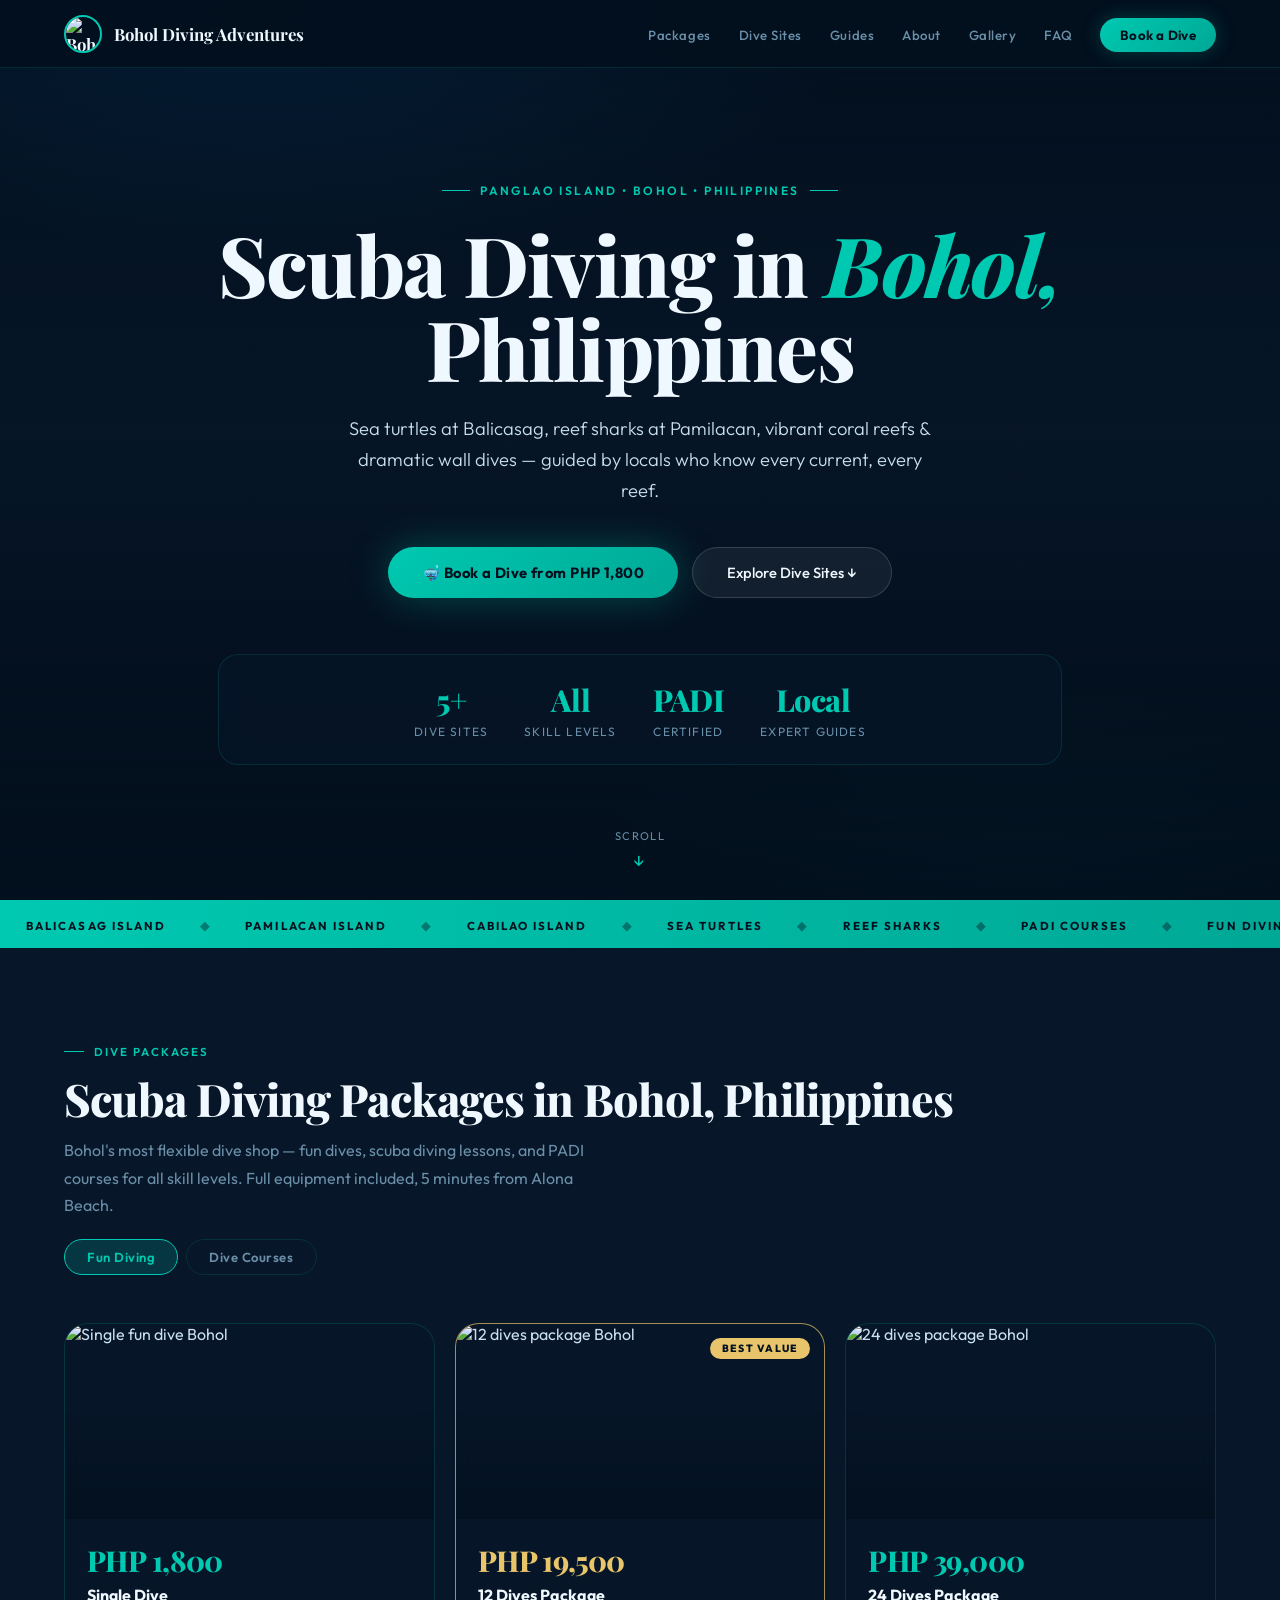
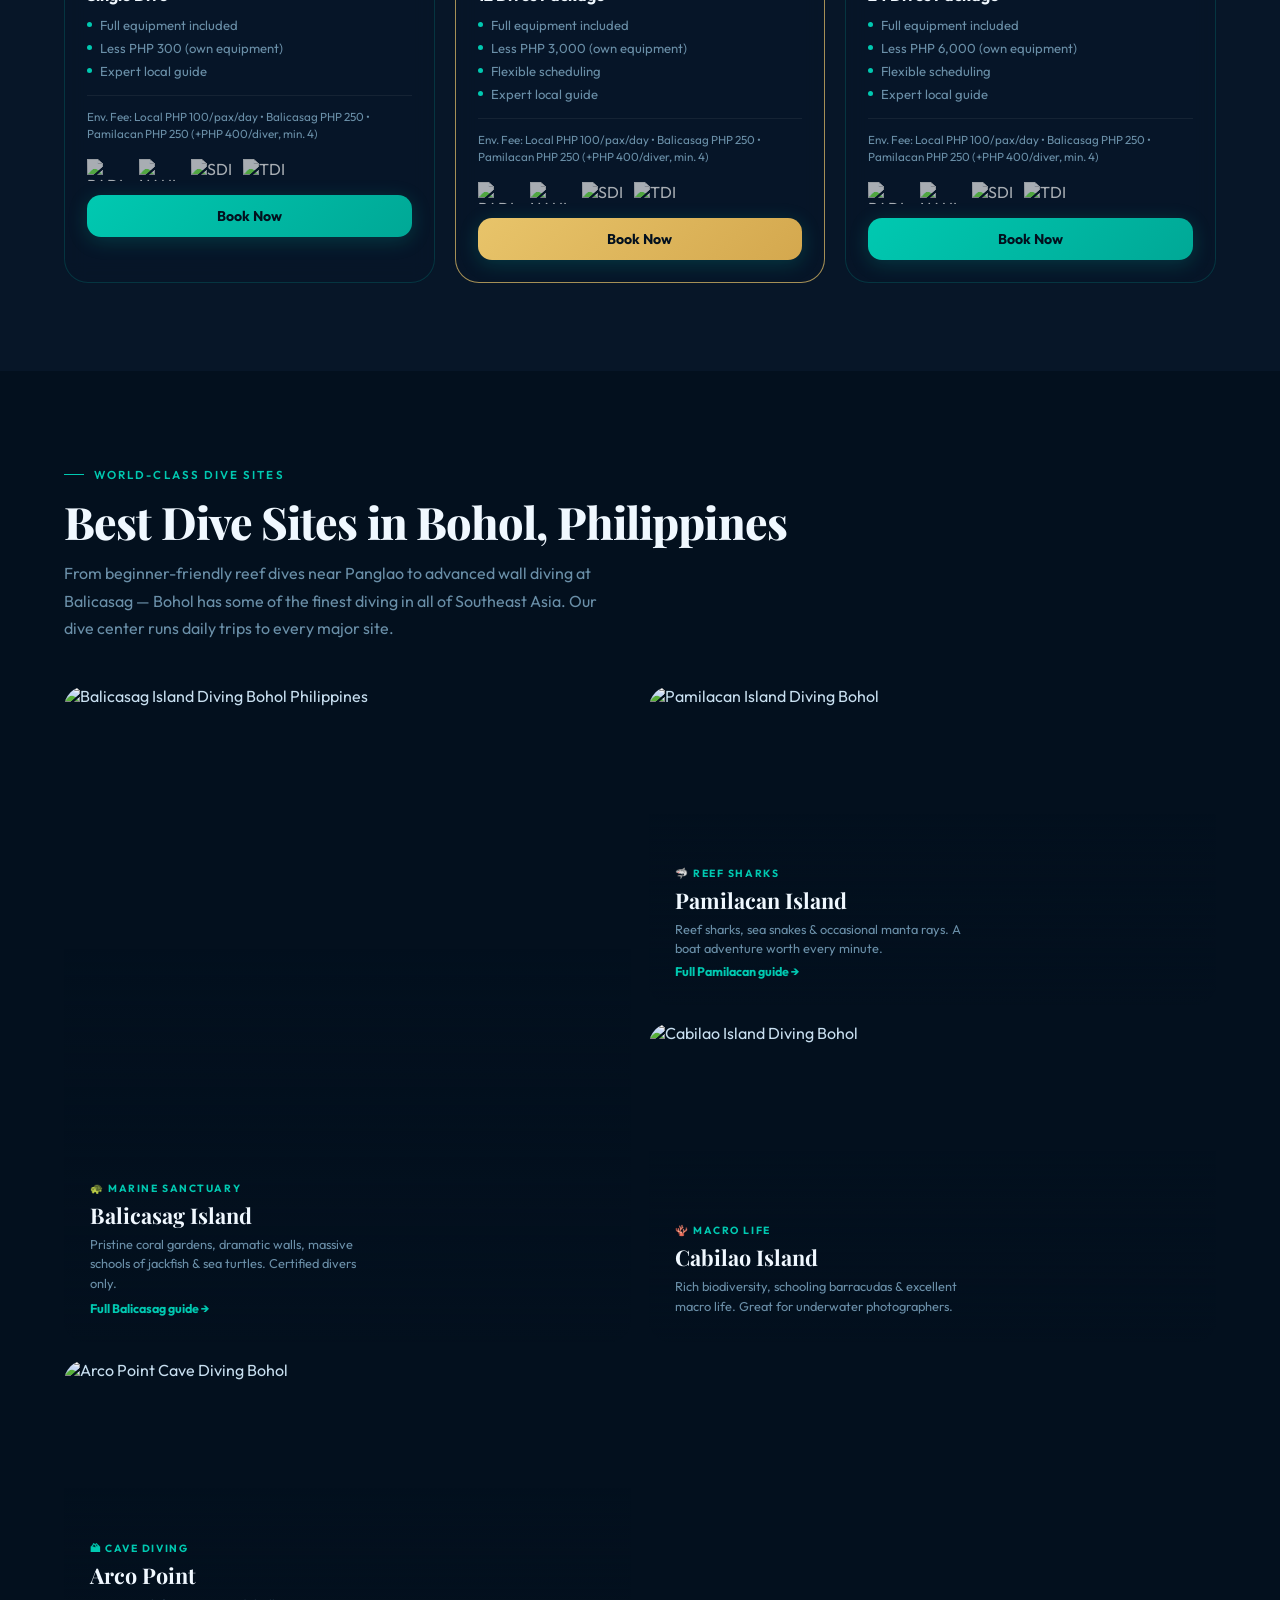
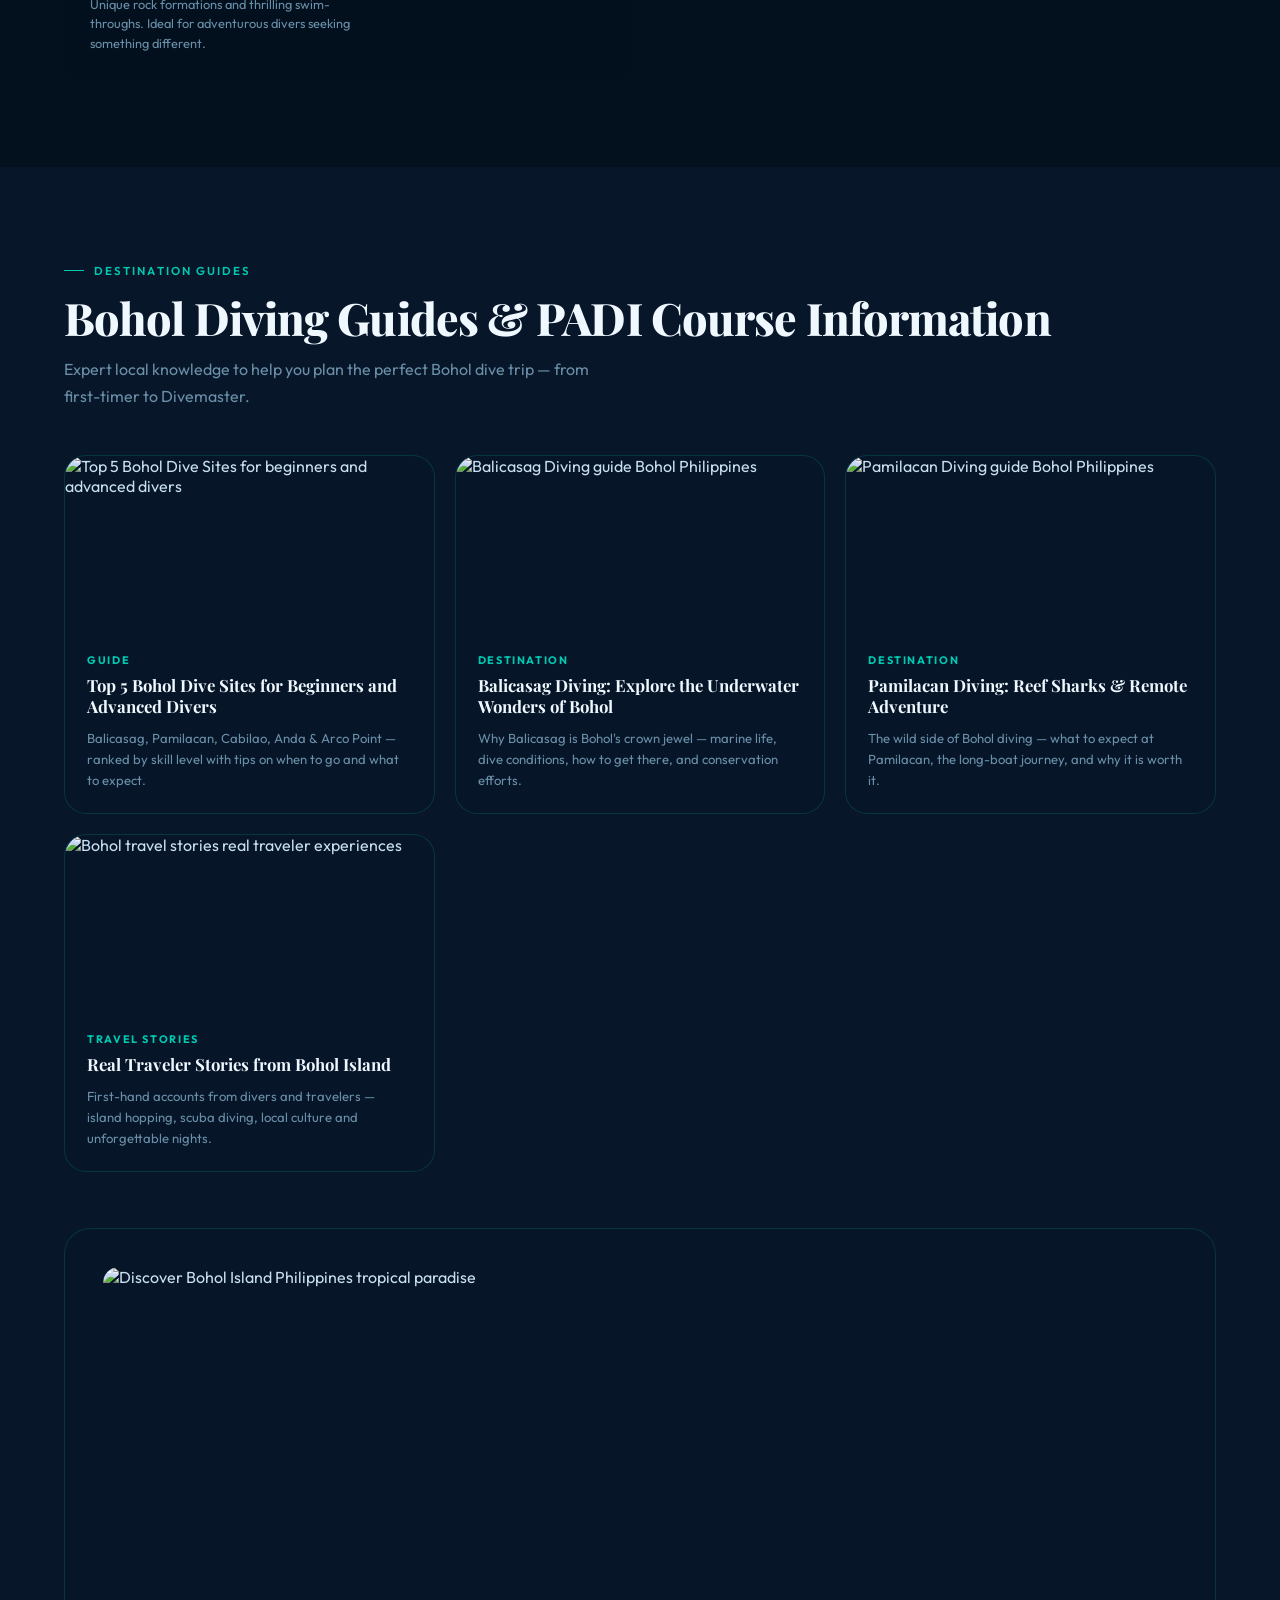
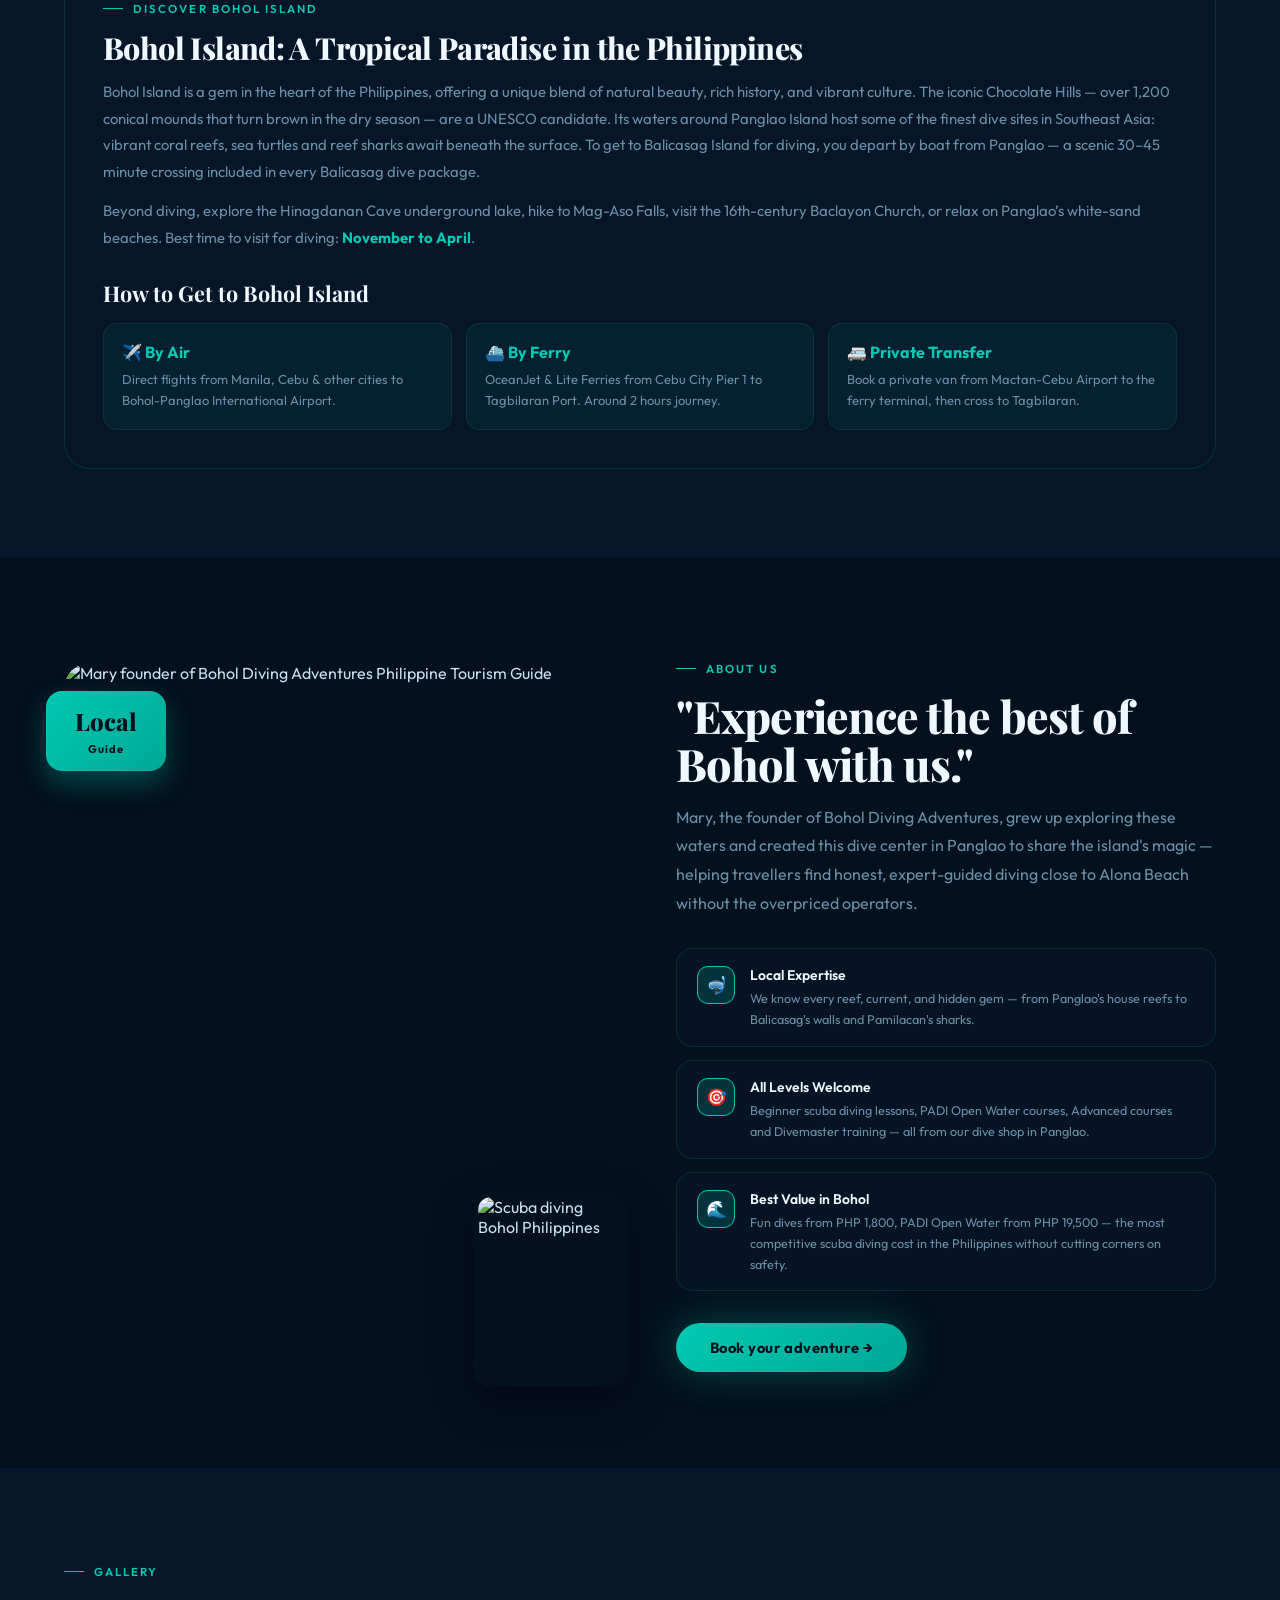
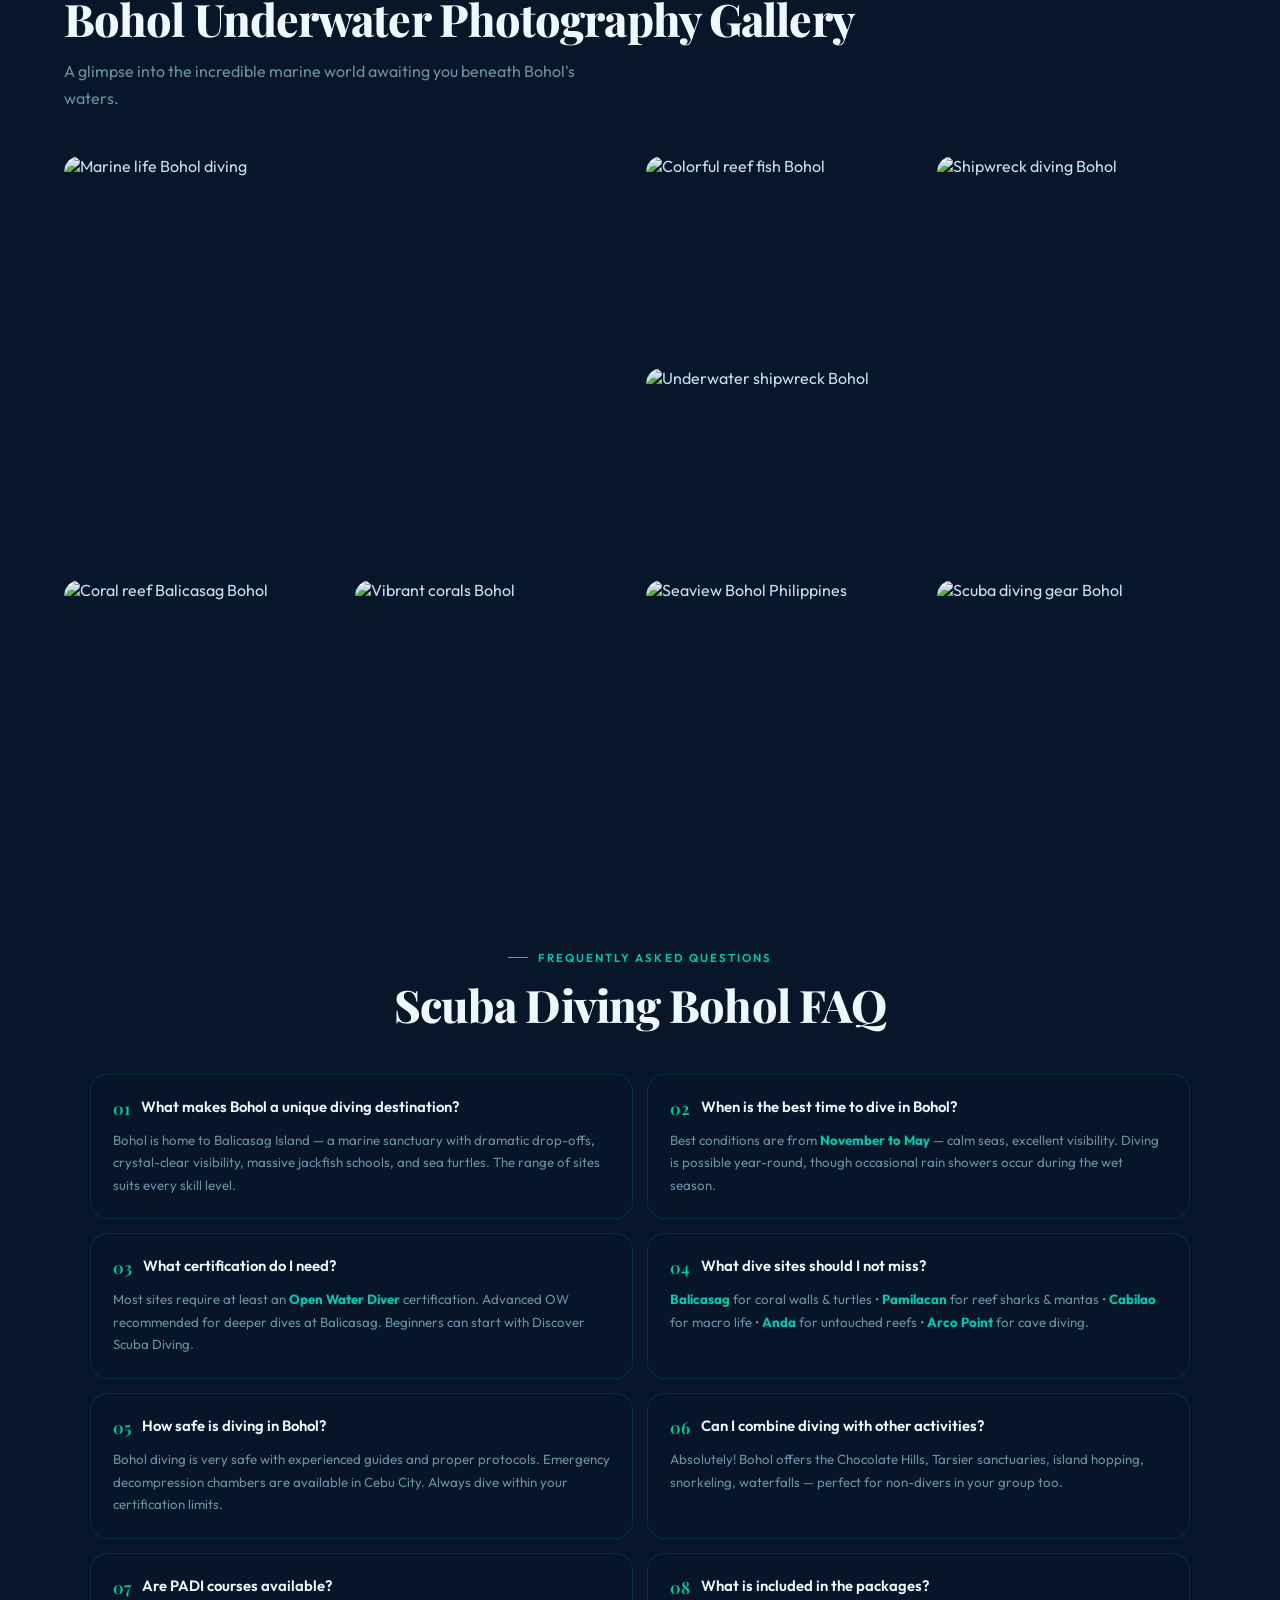
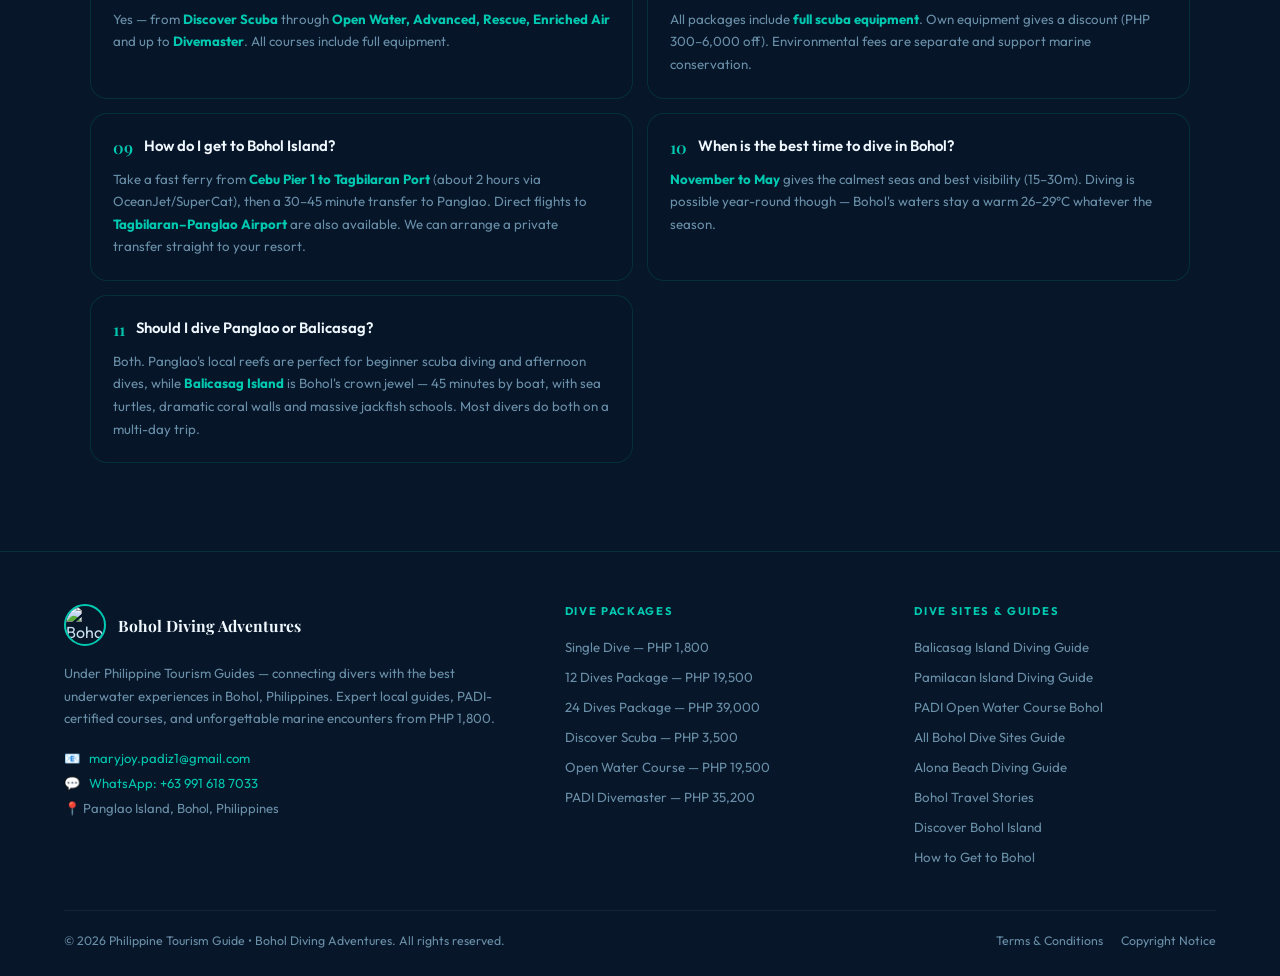
==== alona-beach-diving/index.html @ 78e28afa "Create index.html" ====
<!DOCTYPE html>
<html lang="en">
<head>
  <meta charset="UTF-8">
  <meta name="viewport" content="width=device-width, initial-scale=1.0">

  <!-- ═══════════════════════════════════════════════════════
       PRIMARY SEO META TAGS
       Target keywords: high-volume, transactional, local intent
  ═══════════════════════════════════════════════════════ -->
  <title>Bohol Diving Adventures | Scuba Diving Panglao, Philippines</title>
  <meta name="description" content="Book scuba diving in Bohol, Philippines from PHP 1,800. Dive Balicasag sea turtles, Pamilacan reef sharks & Cabilao coral reefs. PADI courses, fun dives & expert local guides. Open daily 7am–6pm.">
  <meta name="keywords" content="dive shop Panglao, dive center Panglao, best dive shop Panglao, scuba diving Panglao Philippines, scuba diving Bohol Philippines, Bohol diving packages, Balicasag Island diving, Pamilacan Island diving, Cabilao diving, PADI courses Bohol, PADI Open Water course Panglao, fun diving Panglao, scuba diving lessons Panglao, beginner scuba diving Panglao, Alona Beach diving, dive trips Balicasag from Panglao, Bohol dive sites, sea turtles Bohol, reef sharks Philippines, best time to dive Bohol, scuba diving cost Philippines, diving Panglao vs Balicasag, how to get to Balicasag Island, learn to dive Bohol, Advanced Open Water Bohol, PADI Divemaster Bohol, scuba diving packages Bohol Philippines">
  <meta name="robots" content="index, follow, max-snippet:-1, max-image-preview:large, max-video-preview:-1">
  <meta name="author" content="Bohol Diving Adventures — Philippine Tourism Guide">
  <meta name="geo.region" content="PH-BOH">
  <meta name="geo.placename" content="Panglao Island, Bohol, Philippines">
  <meta name="geo.position" content="9.5736;123.7535">
  <meta name="ICBM" content="9.5736, 123.7535">
  <meta name="language" content="en">
  <meta name="revisit-after" content="7 days">
  <meta name="rating" content="general">
  <meta name="category" content="Travel, Scuba Diving, Adventure Sports, Philippines Tourism">

  <!-- ═══════════════════════════════════════════════════════
       OPEN GRAPH (Facebook, WhatsApp, LinkedIn previews)
  ═══════════════════════════════════════════════════════ -->
  <meta property="og:type" content="website">
  <meta property="og:locale" content="en_US">
  <meta property="og:site_name" content="Bohol Diving Adventures">
  <meta property="og:title" content="Bohol Diving Adventures | Scuba Diving Philippines from PHP 1,800">
  <meta property="og:description" content="Sea turtles at Balicasag, reef sharks at Pamilacan, vibrant coral reefs — guided by locals who know every reef. PADI courses & fun dive packages. Book now!">
  <meta property="og:url" content="https://boholdivingadventures.com/">
  <meta property="og:image" content="https://boholdivingadventures.com/shipwreck.jpg">
  <meta property="og:image:width" content="1200">
  <meta property="og:image:height" content="630">
  <meta property="og:image:alt" content="Underwater shipwreck diving in Bohol Philippines">

  <!-- ═══════════════════════════════════════════════════════
       TWITTER / X CARD
  ═══════════════════════════════════════════════════════ -->
  <meta name="twitter:card" content="summary_large_image">
  <meta name="twitter:site" content="@BoholDiving">
  <meta name="twitter:title" content="Bohol Diving Adventures | Best Scuba Diving Philippines">
  <meta name="twitter:description" content="Dive Balicasag, Pamilacan & Cabilao — sea turtles, reef sharks, coral walls. PADI courses & fun diving from PHP 1,800. Book today!">
  <meta name="twitter:image" content="https://boholdivingadventures.com/shipwreck.jpg">
  <meta name="twitter:image:alt" content="Scuba diving Bohol Philippines underwater">

  <!-- ═══════════════════════════════════════════════════════
       CANONICAL & HREFLANG
  ═══════════════════════════════════════════════════════ -->
  <link rel="canonical" href="https://boholdivingadventures.com/">
  <link rel="alternate" hreflang="en" href="https://boholdivingadventures.com/">
  <link rel="alternate" hreflang="x-default" href="https://boholdivingadventures.com/">

  <!-- ═══════════════════════════════════════════════════════
       FAVICON & ICONS
  ═══════════════════════════════════════════════════════ -->
  <link rel="icon" href="logo.jpg" type="image/jpeg">
  <link rel="shortcut icon" href="logo.jpg" type="image/jpeg">
  <link rel="apple-touch-icon" sizes="180x180" href="logo.jpg">

  <!-- ═══════════════════════════════════════════════════════
       PERFORMANCE — FONT PRELOADING & PRECONNECT
       Reduces Largest Contentful Paint (LCP) significantly
  ═══════════════════════════════════════════════════════ -->
  <link rel="preload" as="image" href="bohol.jpg" fetchpriority="high">
  <link rel="preconnect" href="https://fonts.googleapis.com">
  <link rel="preconnect" href="https://fonts.gstatic.com" crossorigin>
  <link rel="dns-prefetch" href="https://api.web3forms.com">
  <link rel="dns-prefetch" href="https://api.whatsapp.com">
  <link rel="sitemap" type="application/xml" title="Sitemap" href="/sitemap.xml">
  <link rel="preload" as="image" href="bohol.jpg" fetchpriority="high">
  <link href="https://fonts.googleapis.com/css2?family=Playfair+Display:ital,wght@0,700;0,800;1,700&family=Outfit:wght@300;400;500;600&display=swap" rel="stylesheet">

  <!-- ═══════════════════════════════════════════════════════
       STRUCTURED DATA — JSON-LD SCHEMA MARKUP
       Multiple schema types for rich Google results
  ═══════════════════════════════════════════════════════ -->

  <!-- 1. LocalBusiness + DiveShop + TouristAttraction -->
  <script type="application/ld+json">
  {
    "@context": "https://schema.org",
    "@graph": [
      {
        "@type": ["LocalBusiness", "TouristAttraction", "SportsActivityLocation"],
        "@id": "https://boholdivingadventures.com/#business",
        "name": "Bohol Diving Adventures",
        "alternateName": ["Bohol Dive Adventures", "BDA Bohol", "Philippine Tourism Guide Bohol"],
        "description": "Top-rated scuba diving operator in Bohol, Philippines. Expert-guided fun dives, PADI-certified courses, and dive packages to Balicasag, Pamilacan, Cabilao & more. All skill levels welcome from PHP 1,800.",
        "url": "https://boholdivingadventures.com",
        "logo": "https://boholdivingadventures.com/logo.jpg",
        "image": [
          "https://boholdivingadventures.com/bohol.jpg",
          "https://boholdivingadventures.com/shipwreck.jpg",
          "https://boholdivingadventures.com/dive.jpg"
        ],
        "telephone": "+639916187033",
        "email": "maryjoy.padiz1@gmail.com",
        "address": {
          "@type": "PostalAddress",
          "streetAddress": "Panglao Island",
          "addressLocality": "Panglao",
          "addressRegion": "Bohol",
          "addressCountry": "PH",
          "postalCode": "6340"
        },
        "geo": {
          "@type": "GeoCoordinates",
          "latitude": 9.5736,
          "longitude": 123.7535
        },
        "areaServed": [
          {"@type": "City", "name": "Panglao"},
          {"@type": "City", "name": "Tagbilaran"},
          {"@type": "AdministrativeArea", "name": "Bohol"}
        ],
        "priceRange": "PHP 1,800 – PHP 39,000",
        "currenciesAccepted": "PHP",
        "paymentAccepted": "Cash, Bank Transfer",
        "openingHoursSpecification": {
          "@type": "OpeningHoursSpecification",
          "dayOfWeek": ["Monday","Tuesday","Wednesday","Thursday","Friday","Saturday","Sunday"],
          "opens": "07:00",
          "closes": "18:00"
        },
        "sameAs": [
          "https://api.whatsapp.com/send?phone=639916187033"
        ],
        "hasOfferCatalog": {
          "@type": "OfferCatalog",
          "name": "Scuba Diving Packages",
          "itemListElement": [
            {
              "@type": "Offer",
              "name": "Single Fun Dive",
              "price": "1800",
              "priceCurrency": "PHP",
              "description": "Single guided scuba dive with full equipment included. Expert local guide, all dive sites."
            },
            {
              "@type": "Offer",
              "name": "12 Dives Package",
              "price": "19500",
              "priceCurrency": "PHP",
              "description": "12-dive package with full equipment and flexible scheduling."
            },
            {
              "@type": "Offer",
              "name": "PADI Open Water Course",
              "price": "19500",
              "priceCurrency": "PHP",
              "description": "PADI Open Water Diver certification course. Full equipment included."
            },
            {
              "@type": "Offer",
              "name": "Discover Scuba Diving",
              "price": "3500",
              "priceCurrency": "PHP",
              "description": "Try scuba diving for the first time. No experience needed. Guaranteed turtle dive site."
            },
            {
              "@type": "Offer",
              "name": "PADI Divemaster Course",
              "price": "35200",
              "priceCurrency": "PHP",
              "description": "Professional PADI Divemaster training in Bohol, Philippines."
            }
          ]
        },
        "aggregateRating": {
          "@type": "AggregateRating",
          "ratingValue": "5.0",
          "reviewCount": "2",
          "bestRating": "5",
          "worstRating": "1"
        },
        "review": [
          {
            "@type": "Review",
            "author": {"@type": "Person", "name": "Andrey Kuznetsov"},
            "datePublished": "2026-04-29",
            "reviewRating": {"@type": "Rating", "ratingValue": "5", "bestRating": "5"},
            "reviewBody": "Great snorkeling tour around the island."
          },
          {
            "@type": "Review",
            "author": {"@type": "Person", "name": "James Hill"},
            "datePublished": "2026-04-29",
            "reviewRating": {"@type": "Rating", "ratingValue": "5", "bestRating": "5"},
            "reviewBody": "Very professional experience with amazing communication and care. Always felt very safe and well supported without having to do any research, and had an amazing time."
          }
        ]
      },
      {
        "@type": "WebSite",
        "@id": "https://boholdivingadventures.com/#website",
        "url": "https://boholdivingadventures.com",
        "name": "Bohol Diving Adventures",
        "description": "Scuba diving packages, PADI courses and dive guides for Bohol, Philippines",
        "inLanguage": "en-US",
        "potentialAction": {
          "@type": "SearchAction",
          "target": {
            "@type": "EntryPoint",
            "urlTemplate": "https://boholdivingadventures.com/?s={search_term_string}"
          },
          "query-input": "required name=search_term_string"
        }
      },
      {
        "@type": "FAQPage",
        "@id": "https://boholdivingadventures.com/#faq",
        "mainEntity": [
          {
            "@type": "Question",
            "name": "What makes Bohol a unique diving destination?",
            "acceptedAnswer": {
              "@type": "Answer",
              "text": "Bohol is home to Balicasag Island — a marine sanctuary with dramatic drop-offs, crystal-clear visibility, massive jackfish schools, and sea turtles. The range of sites suits every skill level from beginner to expert."
            }
          },
          {
            "@type": "Question",
            "name": "When is the best time to dive in Bohol?",
            "acceptedAnswer": {
              "@type": "Answer",
              "text": "Best conditions are from November to May — calm seas and excellent visibility. Diving is possible year-round, though occasional rain showers occur during the wet season."
            }
          },
          {
            "@type": "Question",
            "name": "What certification do I need to dive in Bohol?",
            "acceptedAnswer": {
              "@type": "Answer",
              "text": "Most sites require at least an Open Water Diver certification. Advanced OW is recommended for deeper dives at Balicasag. Absolute beginners can start with a Discover Scuba Diving experience."
            }
          },
          {
            "@type": "Question",
            "name": "How much does scuba diving in Bohol cost?",
            "acceptedAnswer": {
              "@type": "Answer",
              "text": "Fun dives start from PHP 1,800 per dive with full equipment included. Package deals are available: 12 dives for PHP 19,500 and 24 dives for PHP 39,000. PADI courses start from PHP 3,500 for Discover Scuba."
            }
          },
          {
            "@type": "Question",
            "name": "Are PADI courses available in Bohol?",
            "acceptedAnswer": {
              "@type": "Answer",
              "text": "Yes — from Discover Scuba through Open Water, Advanced Open Water, Rescue Diver, Enriched Air, and up to PADI Divemaster. All courses include full equipment."
            }
          },
          {
            "@type": "Question",
            "name": "What dive sites are available in Bohol?",
            "acceptedAnswer": {
              "@type": "Answer",
              "text": "Top Bohol dive sites include Balicasag Island (coral walls & sea turtles), Pamilacan Island (reef sharks & mantas), Cabilao Island (macro life & barracudas), Arco Point (cave diving), and Anda (untouched reefs)."
            }
          },
          {
            "@type": "Question",
            "name": "How do I get to Bohol Island?",
            "acceptedAnswer": {
              "@type": "Answer",
              "text": "Most travelers reach Bohol by fast ferry from Cebu City's Pier 1 to Tagbilaran Port (around 2 hours via OceanJet or SuperCat), then a 30-45 minute transfer to Panglao. Direct flights to Tagbilaran-Panglao Airport are also available. We can arrange private transfers from Tagbilaran Port or Tagbilaran-Panglao Airport directly to your resort."
            }
          },
          {
            "@type": "Question",
            "name": "When is the best time to dive in Bohol?",
            "acceptedAnswer": {
              "@type": "Answer",
              "text": "The best time to dive in Bohol is November to May, when seas are calmest and visibility is highest (15-30m). However, diving is possible year-round with Bohol's warm 26-29°C waters."
            }
          },
          {
            "@type": "Question",
            "name": "Should I dive Panglao or Balicasag?",
            "acceptedAnswer": {
              "@type": "Answer",
              "text": "Both. Panglao's local reefs are great for beginners and afternoon dives, while Balicasag Island is Bohol's most iconic site — a 45-minute boat ride with sea turtles, coral walls, and huge jackfish schools. Most divers combine both on a multi-day trip."
            }
          }
        ]
      },
      {
        "@type": "BreadcrumbList",
        "itemListElement": [
          {"@type": "ListItem", "position": 1, "name": "Home", "item": "https://boholdivingadventures.com/"},
          {"@type": "ListItem", "position": 2, "name": "Dive Packages", "item": "https://boholdivingadventures.com/#packages"},
          {"@type": "ListItem", "position": 3, "name": "Dive Sites", "item": "https://boholdivingadventures.com/#dive-sites"},
          {"@type": "ListItem", "position": 4, "name": "PADI Courses", "item": "https://boholdivingadventures.com/#courses"}
        ]
      }
    ]
  }
  </script>

  <style>
    /* Fallback fonts sized to match webfont metrics — reduces layout shift on font swap */
    @font-face{font-family:'Playfair Display Fallback';src:local('Georgia');size-adjust:112%;ascent-override:88%;}
    @font-face{font-family:'Outfit Fallback';src:local('Arial');size-adjust:97%;ascent-override:95%;}
    :root {
      --ocean-deep:#03101e;--ocean-dark:#071628;--ocean-mid:#0a2540;
      --teal:#00c9b1;--teal-glow:rgba(0,201,177,0.18);--teal-dim:rgba(0,201,177,0.6);
      --gold:#e8c46a;--gold-dim:rgba(232,196,106,0.7);--white:#f0f8ff;
      --text:#c8dff0;--text-muted:#6a8fa8;--border:rgba(0,201,177,0.14);
      --card-bg:rgba(7,22,40,0.75);--card-border:rgba(0,201,177,0.18);
    }
    *,*::before,*::after{box-sizing:border-box;margin:0;padding:0}
    html{scroll-behavior:smooth}
    body{font-family:'Outfit',sans-serif;background:var(--ocean-deep);color:var(--text);overflow-x:hidden}
    img{max-width:100%;display:block}
    a{text-decoration:none;color:inherit}
    body::before{content:'';position:fixed;inset:0;background:radial-gradient(ellipse 80% 50% at 20% 0%,rgba(0,100,180,0.18) 0%,transparent 60%),radial-gradient(ellipse 60% 40% at 80% 100%,rgba(0,201,177,0.1) 0%,transparent 60%),linear-gradient(180deg,#03101e 0%,#071628 50%,#050f1a 100%);pointer-events:none;z-index:0}
    body>*{position:relative;z-index:1}
    /* NAVBAR */
    .navbar{position:fixed;top:0;left:0;right:0;z-index:200;padding:0 5%;height:68px;display:flex;align-items:center;justify-content:space-between;background:rgba(3,16,30,0.92);backdrop-filter:blur(20px);border-bottom:1px solid var(--border);transition:box-shadow 0.3s}
    .navbar.scrolled{box-shadow:0 4px 30px rgba(0,0,0,0.5)}
    .nav-brand{display:flex;align-items:center;gap:12px;font-family:'Playfair Display',serif;font-size:1.05rem;font-weight:700;color:var(--white)}
    .nav-brand img{width:38px;height:38px;border-radius:50%;object-fit:cover;border:2px solid var(--teal)}
    .nav-links{display:flex;gap:28px;align-items:center;list-style:none}
    .nav-links a{font-size:0.83rem;font-weight:500;color:var(--text-muted);letter-spacing:0.04em;transition:color 0.2s}
    .nav-links a:hover{color:var(--teal)}
    .nav-book-btn{background:linear-gradient(135deg,var(--teal),#00a896);color:var(--ocean-deep)!important;font-weight:700!important;padding:9px 20px;border-radius:999px;letter-spacing:0.02em!important;transition:transform 0.2s,box-shadow 0.2s!important;box-shadow:0 0 20px rgba(0,201,177,0.25)}
    .nav-book-btn:hover{transform:translateY(-1px);box-shadow:0 0 30px rgba(0,201,177,0.4)!important}
    .hamburger{display:none;flex-direction:column;gap:5px;background:none;border:none;cursor:pointer;padding:6px}
    .hamburger span{display:block;width:22px;height:2px;background:var(--teal);border-radius:2px;transition:0.3s}
    .mobile-nav{display:none;position:fixed;top:68px;left:0;right:0;background:rgba(3,16,30,0.98);backdrop-filter:blur(20px);border-bottom:1px solid var(--border);z-index:199;padding:16px 5%;flex-direction:column;gap:4px}
    .mobile-nav.open{display:flex}
    .mobile-nav a{color:var(--text);font-size:0.95rem;font-weight:500;padding:12px 0;border-bottom:1px solid rgba(255,255,255,0.05);transition:color 0.2s}
    .mobile-nav a:hover{color:var(--teal)}
    /* HERO */
    .hero{min-height:100vh;display:flex;flex-direction:column;align-items:center;justify-content:center;text-align:center;padding:100px 5% 60px;position:relative;overflow:hidden}
    .hero-bg{position:absolute;inset:0;background:url('bohol.jpg') center/cover no-repeat;filter:brightness(0.28) saturate(1.3);z-index:0}
    .hero-overlay{position:absolute;inset:0;background:linear-gradient(180deg,rgba(3,16,30,0.3) 0%,rgba(3,16,30,0.0) 40%,rgba(3,16,30,0.9) 100%);z-index:1}
    .hero-content{position:relative;z-index:2;max-width:860px;margin:0 auto}
    .hero-eyebrow{display:inline-flex;align-items:center;gap:10px;font-size:0.75rem;font-weight:600;letter-spacing:0.2em;text-transform:uppercase;color:var(--teal);margin-bottom:24px}
    .hero-eyebrow::before,.hero-eyebrow::after{content:'';display:block;width:28px;height:1px;background:var(--teal)}
    .hero h1{font-family:'Playfair Display',serif;font-size:clamp(2.8rem,6.5vw,5.8rem);font-weight:800;line-height:1.0;color:var(--white);letter-spacing:-0.02em;margin-bottom:24px}
    .hero h1 em{font-style:italic;color:var(--teal)}
    .hero-sub{font-size:clamp(1rem,1.8vw,1.15rem);color:var(--text);line-height:1.7;max-width:600px;margin:0 auto 40px;font-weight:300}
    .hero-actions{display:flex;gap:14px;justify-content:center;flex-wrap:wrap;margin-bottom:56px}
    .btn-primary{background:linear-gradient(135deg,var(--teal),#00a896);color:var(--ocean-deep);padding:15px 34px;border-radius:999px;font-weight:700;font-size:0.92rem;letter-spacing:0.03em;box-shadow:0 0 40px rgba(0,201,177,0.3);transition:transform 0.2s,box-shadow 0.2s;display:inline-flex;align-items:center;gap:8px}
    .btn-primary:hover{transform:translateY(-2px);box-shadow:0 0 60px rgba(0,201,177,0.5)}
    .btn-ghost{background:rgba(255,255,255,0.06);color:var(--white);padding:15px 34px;border-radius:999px;font-weight:500;font-size:0.92rem;border:1px solid rgba(255,255,255,0.15);transition:background 0.2s,border-color 0.2s;display:inline-flex;align-items:center;gap:8px}
    .btn-ghost:hover{background:rgba(255,255,255,0.1);border-color:rgba(255,255,255,0.3)}
    .hero-stats{display:flex;gap:36px;justify-content:center;flex-wrap:wrap;padding:24px 36px;background:rgba(7,22,40,0.7);backdrop-filter:blur(12px);border-radius:20px;border:1px solid var(--border)}
    .hero-stat strong{display:block;font-family:'Playfair Display',serif;font-size:1.9rem;font-weight:800;color:var(--teal);letter-spacing:-0.02em}
    .hero-stat span{font-size:0.75rem;color:var(--text-muted);text-transform:uppercase;letter-spacing:0.1em}
    .hero-scroll{position:absolute;bottom:28px;left:50%;transform:translateX(-50%);z-index:2;display:flex;flex-direction:column;align-items:center;gap:6px;color:var(--text-muted);font-size:0.7rem;letter-spacing:0.12em;text-transform:uppercase;animation:bobScroll 2.5s ease-in-out infinite}
    .hero-scroll::after{content:'↓';font-size:1.1rem;color:var(--teal)}
    @keyframes bobScroll{0%,100%{transform:translateX(-50%) translateY(0)}50%{transform:translateX(-50%) translateY(6px)}}
    /* COMMON */
    section{padding:88px 5%}
    .section-label{display:inline-flex;align-items:center;gap:10px;font-size:0.72rem;font-weight:600;letter-spacing:0.18em;text-transform:uppercase;color:var(--teal);margin-bottom:16px}
    .section-label::before{content:'';display:block;width:20px;height:1px;background:var(--teal)}
    .section-title{font-family:'Playfair Display',serif;font-size:clamp(2rem,3.5vw,3.1rem);font-weight:800;line-height:1.08;letter-spacing:-0.02em;color:var(--white);margin-bottom:14px}
    .section-sub{font-size:1rem;color:var(--text-muted);line-height:1.7;max-width:560px}
    /* MARQUEE */
    .marquee-bar{background:linear-gradient(90deg,var(--teal),#00a896);padding:14px 0;overflow:hidden;white-space:nowrap}
    .marquee-inner{display:inline-flex;animation:marquee 30s linear infinite}
    .marquee-inner span{font-size:0.72rem;font-weight:700;letter-spacing:0.18em;text-transform:uppercase;color:var(--ocean-deep);padding:0 26px}
    .marquee-inner span.dot{opacity:0.4;padding:0 8px}
    @keyframes marquee{from{transform:translateX(0)}to{transform:translateX(-50%)}}
    /* PACKAGES */
    .packages-section{background:var(--ocean-dark)}
    .packages-header{display:flex;justify-content:space-between;align-items:flex-end;margin-bottom:48px;flex-wrap:wrap;gap:20px}
    .packages-tabs{display:flex;gap:8px;flex-wrap:wrap}
    .tab-btn{padding:9px 22px;border-radius:999px;font-size:0.82rem;font-weight:600;letter-spacing:0.04em;border:1px solid var(--border);background:transparent;color:var(--text-muted);cursor:pointer;transition:all 0.2s;font-family:'Outfit',sans-serif}
    .tab-btn.active,.tab-btn:hover{background:var(--teal-glow);border-color:var(--teal);color:var(--teal)}
    .package-tab-content{display:none}
    .package-tab-content.active{display:grid;grid-template-columns:repeat(3,1fr);gap:20px}
    .pkg-card{background:var(--card-bg);border:1px solid var(--card-border);border-radius:24px;overflow:hidden;transition:transform 0.3s,box-shadow 0.3s,border-color 0.3s;backdrop-filter:blur(10px)}
    .pkg-card:hover{transform:translateY(-6px);border-color:rgba(0,201,177,0.45);box-shadow:0 20px 60px rgba(0,0,0,0.4),0 0 30px rgba(0,201,177,0.08)}
    .pkg-card.featured{border-color:var(--gold-dim)}
    .pkg-img{position:relative;height:195px;overflow:hidden}
    .pkg-img img{width:100%;height:100%;object-fit:cover;transition:transform 0.5s}
    .pkg-card:hover .pkg-img img{transform:scale(1.06)}
    .pkg-img::after{content:'';position:absolute;inset:0;background:linear-gradient(180deg,transparent 40%,rgba(3,16,30,0.85))}
    .pkg-badge{position:absolute;top:14px;right:14px;z-index:2;background:var(--teal);color:var(--ocean-deep);font-size:0.65rem;font-weight:800;letter-spacing:0.12em;text-transform:uppercase;padding:4px 12px;border-radius:999px}
    .pkg-featured-badge{background:var(--gold)}
    .pkg-body{padding:22px}
    .pkg-price{font-family:'Playfair Display',serif;font-size:1.8rem;font-weight:800;color:var(--teal);letter-spacing:-0.02em;margin-bottom:6px}
    .pkg-card.featured .pkg-price{color:var(--gold)}
    .pkg-title{font-size:1rem;font-weight:700;color:var(--white);margin-bottom:12px}
    .pkg-features{list-style:none;display:grid;gap:7px;margin-bottom:16px}
    .pkg-features li{font-size:0.82rem;color:var(--text-muted);display:flex;align-items:center;gap:8px}
    .pkg-features li::before{content:'';width:5px;height:5px;border-radius:50%;background:var(--teal);flex-shrink:0}
    .pkg-features li.cross::before{background:rgba(255,80,80,0.7)}
    .pkg-note{font-size:0.73rem;color:var(--text-muted);line-height:1.5;margin-bottom:16px;padding-top:12px;border-top:1px solid rgba(255,255,255,0.06)}
    .cert-logos{display:flex;gap:8px;align-items:center;margin-top:8px}
    .cert-logos img{height:22px;width:auto;opacity:0.65;filter:brightness(1.4)}
    .pkg-book-btn{display:block;width:100%;padding:12px;text-align:center;border-radius:14px;border:none;cursor:pointer;font-family:'Outfit',sans-serif;font-size:0.88rem;font-weight:700;background:linear-gradient(135deg,var(--teal),#00a896);color:var(--ocean-deep);transition:opacity 0.2s,transform 0.2s;box-shadow:0 4px 20px rgba(0,201,177,0.2)}
    .pkg-card.featured .pkg-book-btn{background:linear-gradient(135deg,var(--gold),#d4a84e)}
    .pkg-book-btn:hover{opacity:0.88;transform:translateY(-1px)}
    /* DIVE SITES */
    .sites-grid{display:grid;grid-template-columns:repeat(2,1fr);gap:18px;margin-top:44px}
    .site-card{position:relative;border-radius:22px;overflow:hidden;aspect-ratio:16/9;cursor:pointer;transition:transform 0.3s}
    .site-card:hover{transform:scale(1.02)}
    .site-card:first-child{grid-row:span 2;aspect-ratio:auto}
    .site-card img{width:100%;height:100%;object-fit:cover;transition:transform 0.5s}
    .site-card:hover img{transform:scale(1.05)}
    .site-card-overlay{position:absolute;inset:0;background:linear-gradient(180deg,transparent 40%,rgba(3,16,30,0.95) 100%);display:flex;flex-direction:column;justify-content:flex-end;padding:26px}
    .site-card-tag{font-size:0.65rem;font-weight:700;letter-spacing:0.15em;text-transform:uppercase;color:var(--teal);margin-bottom:6px}
    .site-card h3{font-family:'Playfair Display',serif;font-size:1.35rem;font-weight:700;color:var(--white);margin-bottom:6px}
    .site-card p{font-size:0.8rem;color:var(--text-muted);line-height:1.5;max-width:290px}
    /* ARTICLES */
    .articles-section{background:var(--ocean-dark)}
    .articles-grid{display:grid;grid-template-columns:repeat(3,1fr);gap:20px;margin-top:44px}
    .article-card{background:var(--card-bg);border:1px solid var(--card-border);border-radius:22px;overflow:hidden;transition:transform 0.3s,border-color 0.3s}
    .article-card:hover{transform:translateY(-4px);border-color:rgba(0,201,177,0.35)}
    .article-card-img{height:175px;overflow:hidden}
    .article-card-img img{width:100%;height:100%;object-fit:cover;transition:transform 0.4s}
    .article-card:hover .article-card-img img{transform:scale(1.04)}
    .article-card-body{padding:22px}
    .article-card-cat{font-size:0.68rem;font-weight:700;letter-spacing:0.15em;text-transform:uppercase;color:var(--teal);margin-bottom:8px}
    .article-card h3{font-family:'Playfair Display',serif;font-size:1.05rem;font-weight:700;color:var(--white);line-height:1.3;margin-bottom:10px}
    .article-card p{font-size:0.82rem;color:var(--text-muted);line-height:1.6}
    /* ABOUT */
    .about-grid{display:grid;grid-template-columns:1fr 1fr;gap:72px;align-items:center;max-width:1300px;margin:0 auto}
    .about-imgs{position:relative}
    .about-img-main{width:100%;border-radius:26px;aspect-ratio:3/4;object-fit:cover;object-position:top}
    .about-img-float{position:absolute;bottom:-24px;right:-24px;width:155px;height:195px;border-radius:18px;object-fit:cover;border:5px solid var(--ocean-deep);box-shadow:0 16px 40px rgba(0,0,0,0.4)}
    .about-badge{position:absolute;top:28px;left:-18px;background:linear-gradient(135deg,var(--teal),#00a896);color:var(--ocean-deep);border-radius:16px;padding:14px 20px;min-width:120px;text-align:center;box-shadow:0 12px 28px rgba(0,201,177,0.3)}
    .about-badge strong{display:block;font-family:'Playfair Display',serif;font-size:1.5rem;font-weight:800}
    .about-badge span{font-size:0.7rem;font-weight:700;letter-spacing:0.08em}
    .about-intro{font-size:1rem;line-height:1.8;color:var(--text-muted);margin-bottom:30px}
    .about-items{display:grid;gap:13px;margin-bottom:32px}
    .about-item{display:flex;align-items:flex-start;gap:15px;padding:17px 20px;background:rgba(7,22,40,0.6);border:1px solid var(--border);border-radius:16px;backdrop-filter:blur(8px)}
    .about-icon{width:38px;height:38px;border-radius:11px;background:var(--teal-glow);border:1px solid var(--teal);display:flex;align-items:center;justify-content:center;color:var(--teal);font-size:1.05rem;flex-shrink:0}
    .about-item strong{display:block;font-size:0.87rem;font-weight:600;color:var(--white);margin-bottom:3px}
    .about-item span{font-size:0.79rem;color:var(--text-muted);line-height:1.5}
    /* GALLERY */
    .gallery-section{background:var(--ocean-dark)}
    .gallery-grid{display:grid;grid-template-columns:repeat(4,1fr);grid-template-rows:repeat(2,200px);gap:12px;margin-top:44px}
    .gallery-grid .g-item{border-radius:16px;overflow:hidden;cursor:pointer}
    .gallery-grid .g-item:nth-child(1){grid-column:span 2;grid-row:span 2}
    .gallery-grid .g-item:nth-child(4){grid-column:span 2}
    .g-item img{width:100%;height:100%;object-fit:cover;transition:transform 0.4s;display:block}
    .g-item:hover img{transform:scale(1.06)}
    .lightbox{display:none;position:fixed;inset:0;z-index:999;background:rgba(0,0,0,0.92);align-items:center;justify-content:center}
    .lightbox.active{display:flex}
    .lightbox img{max-width:90vw;max-height:90vh;border-radius:12px}
    .lightbox-close{position:absolute;top:20px;right:28px;font-size:2rem;color:var(--white);cursor:pointer;background:none;border:none;opacity:0.7}
    .lightbox-close:hover{opacity:1}
    /* FAQ */
    .faq-grid{display:grid;grid-template-columns:1fr 1fr;gap:14px;margin-top:44px}
    .faq-item{background:var(--card-bg);border:1px solid var(--border);border-radius:17px;padding:22px;transition:border-color 0.2s}
    .faq-item:hover{border-color:rgba(0,201,177,0.35)}
    .faq-q{font-weight:600;font-size:0.93rem;color:var(--white);margin-bottom:10px;display:flex;align-items:flex-start;gap:11px}
    .faq-num{color:var(--teal);font-family:'Playfair Display',serif;font-size:1.05rem;flex-shrink:0}
    .faq-a{font-size:0.83rem;color:var(--text-muted);line-height:1.7}
    .faq-a strong{color:var(--teal)}
    /* MODALS */
    .modal-backdrop{display:none;position:fixed;inset:0;z-index:500;background:rgba(0,0,0,0.75);backdrop-filter:blur(6px);align-items:center;justify-content:center}
    .modal-backdrop.open{display:flex}
    .modal{background:var(--ocean-mid);border:1px solid var(--border);border-radius:26px;width:90%;max-width:550px;max-height:90vh;overflow-y:auto;padding:38px;box-shadow:0 40px 100px rgba(0,0,0,0.6)}
    .modal-header{display:flex;justify-content:space-between;align-items:center;margin-bottom:24px}
    .modal-title{font-family:'Playfair Display',serif;font-size:1.45rem;font-weight:700;color:var(--white)}
    .modal-close{background:none;border:none;font-size:1.4rem;color:var(--text-muted);cursor:pointer}
    .modal-close:hover{color:var(--white)}
    .form-group{margin-bottom:16px}
    .form-label{display:block;font-size:0.75rem;font-weight:600;letter-spacing:0.08em;text-transform:uppercase;color:var(--text-muted);margin-bottom:7px}
    .form-input,.form-textarea{width:100%;padding:12px 15px;background:rgba(255,255,255,0.05);border:1px solid rgba(255,255,255,0.1);border-radius:11px;color:var(--white);font-family:'Outfit',sans-serif;font-size:0.9rem;outline:none;transition:border-color 0.2s,box-shadow 0.2s}
    .form-input::placeholder,.form-textarea::placeholder{color:rgba(255,255,255,0.2)}
    .form-input:focus,.form-textarea:focus{border-color:var(--teal);box-shadow:0 0 0 3px rgba(0,201,177,0.12)}
    .form-textarea{resize:vertical;min-height:95px}
    .form-submit{width:100%;padding:14px;margin-top:8px;background:linear-gradient(135deg,var(--teal),#00a896);color:var(--ocean-deep);border:none;border-radius:13px;font-family:'Outfit',sans-serif;font-size:0.92rem;font-weight:700;cursor:pointer;transition:opacity 0.2s,transform 0.2s;box-shadow:0 8px 24px rgba(0,201,177,0.25)}
    .form-submit:hover{opacity:0.88;transform:translateY(-1px)}
    .modal-footer{text-align:center;margin-top:18px}
    .modal-footer a{color:var(--teal);font-size:0.83rem}
    .modal-footer a:hover{text-decoration:underline}
    .policy-modal{background:#fff;color:#1a1a2e}
    .policy-modal .modal-title{color:#0a2540}
    .policy-modal .modal-close{color:#555}
    .policy-modal p,.policy-modal ul{font-size:0.88rem;line-height:1.7;color:#333;margin-bottom:12px}
    .policy-modal ul{padding-left:20px}
    .policy-modal strong{color:#005D94}
    .policy-modal a{color:#005D94}
    /* FOOTER */
    .footer{background:var(--ocean-dark);border-top:1px solid var(--border);padding:52px 5% 28px}
    .footer-grid{display:grid;grid-template-columns:1.5fr 1fr 1fr;gap:48px;margin-bottom:44px;max-width:1300px;margin-left:auto;margin-right:auto}
    .footer-brand{display:flex;align-items:center;gap:12px;margin-bottom:16px}
    .footer-brand img{width:42px;height:42px;border-radius:50%;border:2px solid var(--teal)}
    .footer-brand-name{font-family:'Playfair Display',serif;font-size:0.98rem;font-weight:700;color:var(--white)}
    .footer-desc{font-size:0.83rem;color:var(--text-muted);line-height:1.7;margin-bottom:20px}
    .footer-contacts{display:grid;gap:9px}
    .footer-contact-item{display:flex;align-items:center;gap:9px;font-size:0.82rem;color:var(--text-muted)}
    .footer-contact-item a{color:var(--teal)}
    .footer-contact-item a:hover{text-decoration:underline}
    .footer-col-title{font-size:0.7rem;font-weight:700;letter-spacing:0.15em;text-transform:uppercase;color:var(--teal);margin-bottom:18px}
    .footer-links{list-style:none;display:grid;gap:10px}
    .footer-links a{font-size:0.83rem;color:var(--text-muted);transition:color 0.2s}
    .footer-links a:hover{color:var(--teal)}
    .footer-bottom{padding-top:22px;border-top:1px solid rgba(255,255,255,0.05);display:flex;justify-content:space-between;align-items:center;flex-wrap:wrap;gap:12px;max-width:1300px;margin:0 auto}
    .footer-bottom p{font-size:0.77rem;color:var(--text-muted)}
    .footer-policy-links{display:flex;gap:18px}
    .footer-policy-links button{background:none;border:none;cursor:pointer;font-size:0.77rem;color:var(--text-muted);font-family:'Outfit',sans-serif;transition:color 0.2s}
    .footer-policy-links button:hover{color:var(--teal)}
    /* FLOAT CTA */
    .float-cta{position:fixed;right:22px;bottom:22px;z-index:150;background:linear-gradient(135deg,var(--teal),#00a896);color:var(--ocean-deep);border:none;border-radius:999px;padding:13px 24px;font-family:'Outfit',sans-serif;font-size:0.87rem;font-weight:700;cursor:pointer;box-shadow:0 8px 28px rgba(0,201,177,0.4);animation:pulse-cta 2.5s ease-in-out infinite;display:flex;align-items:center;gap:7px}
    @keyframes pulse-cta{0%,100%{box-shadow:0 8px 28px rgba(0,201,177,0.4)}50%{box-shadow:0 8px 48px rgba(0,201,177,0.65)}}
    /* ANIMATIONS */
    .reveal{opacity:0;transform:translateY(28px);transition:opacity 0.7s ease,transform 0.7s ease}
    .reveal.visible{opacity:1;transform:translateY(0)}
    .reveal-l{opacity:0;transform:translateX(-28px);transition:opacity 0.7s ease,transform 0.7s ease}
    .reveal-l.visible{opacity:1;transform:translateX(0)}
    .reveal:nth-child(2){transition-delay:0.1s}
    .reveal:nth-child(3){transition-delay:0.2s}
    .reveal:nth-child(4){transition-delay:0.3s}
    /* RESPONSIVE */
    @media(max-width:1024px){
      .package-tab-content.active{grid-template-columns:1fr 1fr}
      .about-grid{grid-template-columns:1fr;gap:44px}
      .about-imgs{max-width:480px}
      .footer-grid{grid-template-columns:1fr 1fr}
      .articles-grid{grid-template-columns:1fr 1fr}
      .sites-grid{grid-template-columns:1fr}
      .site-card:first-child{grid-row:span 1}
    }
    @media(max-width:768px){
      .nav-links{display:none}
      .hamburger{display:flex}
      section{padding:65px 5%}
      .hero h1{font-size:2.6rem}
      .hero-stats{gap:20px;padding:20px 22px}
      .package-tab-content.active{grid-template-columns:1fr}
      .gallery-grid{grid-template-columns:1fr 1fr;grid-template-rows:auto}
      .gallery-grid .g-item:nth-child(1){grid-column:span 2;grid-row:span 1}
      .gallery-grid .g-item:nth-child(4){grid-column:span 1}
      .faq-grid{grid-template-columns:1fr}
      .articles-grid{grid-template-columns:1fr}
      .footer-grid{grid-template-columns:1fr;gap:28px}
      .footer-bottom{flex-direction:column;text-align:center}
      .packages-header{flex-direction:column;align-items:flex-start}
      .about-img-float{display:none}
      .about-badge{left:0}
      .modal{padding:26px 22px}
    }
    @media(max-width:480px){
      .hero h1{font-size:2.1rem}
      .hero-actions{flex-direction:column;align-items:center}
      .gallery-grid{grid-template-columns:1fr}
      .gallery-grid .g-item:nth-child(1),.gallery-grid .g-item:nth-child(4){grid-column:span 1}
    }
  </style>
</head>
<body>

<!-- Skip navigation for accessibility & SEO signals -->
<a href="#main-content" class="skip-link" style="position:absolute;top:-40px;left:6px;background:var(--teal);color:var(--ocean-deep);padding:8px 14px;border-radius:0 0 8px 8px;font-weight:700;font-size:0.85rem;z-index:9999;transition:top 0.2s" onfocus="this.style.top='0'" onblur="this.style.top='-40px'">Skip to main content</a>

<!-- BOOKING MODAL -->
<div class="modal-backdrop" id="bookingModal">
  <div class="modal">
    <div class="modal-header">
      <h2 class="modal-title">Book Your Dive</h2>
      <button class="modal-close" id="closeBooking">&#x2715;</button>
    </div>
    <p style="font-size:0.88rem;color:var(--text-muted);margin-bottom:22px;">Fill in your details and we will get back to you within 24 hours to confirm your booking.</p>
    <form action="https://api.web3forms.com/submit" method="POST">
      <input type="hidden" name="access_key" value="78ca590f-e96f-4c03-9801-9b498ff6fb2b">
      <div class="form-group"><label class="form-label">Full Name *</label><input class="form-input" type="text" name="first_name" placeholder="Your full name" required></div>
      <div class="form-group"><label class="form-label">Email *</label><input class="form-input" type="email" name="email" placeholder="you@example.com" required></div>
      <div class="form-group"><label class="form-label">WhatsApp / Phone (optional)</label><input class="form-input" type="tel" name="phone" placeholder="+63 ..."></div>
      <div class="form-group"><label class="form-label">Diver License Level (if applicable)</label><input class="form-input" type="text" name="diver_license" placeholder="Open Water, Advanced, etc."></div>
      <div class="form-group"><label class="form-label">Last Dive Date (if applicable)</label><input class="form-input" type="date" name="Last-Dive"></div>
      <div class="form-group"><label class="form-label">Message / Package of Interest</label><textarea class="form-textarea" name="message" placeholder="Package of interest, group size, preferred dates..."></textarea></div>
      <input type="hidden" name="redirect" value="https://boholdivingadventures.com/thank-you.html">
      <button class="form-submit" type="submit">Send Inquiry &rarr;</button>
    </form>
    <div class="modal-footer"><a href="https://api.whatsapp.com/send?phone=639916187033">&#x1F4AC; Message us on WhatsApp directly</a></div>
  </div>
</div>

<!-- COPYRIGHT MODAL -->
<div class="modal-backdrop" id="copyrightModal">
  <div class="modal policy-modal">
    <div class="modal-header"><h2 class="modal-title">Copyright Infringement Notice</h2><button class="modal-close" id="closeCopyrightModal">&#x2715;</button></div>
    <p><strong>Effective Date:</strong> January 17, 2025</p>
    <p>We respect intellectual property rights of others and expect our users to do the same.</p>
    <p><strong>Reporting Copyright Infringement:</strong></p>
    <ul><li>Description of the copyrighted work being infringed.</li><li>Location of the infringing material on our site.</li><li>Your contact information (email, phone, address).</li><li>Statement affirming your belief the use is unauthorized.</li><li>Your signature.</li></ul>
    <p><strong>Contact:</strong> <a href="mailto:maryjoy.padiz1@gmail.com">maryjoy.padiz1@gmail.com</a> &nbsp;&middot;&nbsp; <a href="tel:+639916187033">+63 991 618 7033</a></p>
  </div>
</div>

<!-- TERMS MODAL -->
<div class="modal-backdrop" id="termsModal">
  <div class="modal policy-modal">
    <div class="modal-header"><h2 class="modal-title">Terms &amp; Conditions / Privacy Policy</h2><button class="modal-close" id="closeTermsModal">&#x2715;</button></div>
    <p><strong>1. Introduction</strong></p>
    <p>These Terms &amp; Conditions govern the use of booking services provided by Philippine Tourism Guide Booking Services through BoholDivingAdventures.com. By using our website or making a booking, you agree to these Terms.</p>
    <p><strong>2. Role as Booking Agent</strong></p>
    <p>We act solely as a booking agent for third-party service providers including dive shops, accommodation providers, and transport operators. We facilitate bookings between travelers and Service Providers but do not own, operate, or control these services.</p>
    <p><strong>3. Limitation of Liability</strong></p>
    <p>Philippine Tourism Guide Booking Services is not responsible for accidents, injuries, deaths, property damage, delays, or other issues during travel or while using booked services.</p>
    <p><strong>4. Travel Insurance</strong></p>
    <p>We strongly recommend comprehensive travel insurance covering diving, medical emergencies, and trip cancellations.</p>
    <p><strong>5. Medical Requirements</strong></p>
    <p>You must be medically and physically fit to participate in booked activities. Consult a doctor if you have health concerns before booking.</p>
    <p><strong>6. Privacy Policy</strong></p>
    <p>We collect your name, email, phone, and booking details to process reservations. We do not sell or share your data except as necessary to complete bookings. Contact: <a href="mailto:maryjoy.padiz1@gmail.com">maryjoy.padiz1@gmail.com</a></p>
  </div>
</div>

<!-- NAVBAR -->
<nav class="navbar" id="navbar">
  <a href="https://boholdivingadventures.com" class="nav-brand">
    <img src="logo.jpg" alt="Bohol Diving Adventures Logo" width="38" height="38">
    <span>Bohol Diving Adventures</span>
  </a>
  <ul class="nav-links">
    <li><a href="#packages">Packages</a></li>
    <li><a href="#dive-sites">Dive Sites</a></li>
    <li><a href="#courses">Guides</a></li>
    <li><a href="#about">About</a></li>
    <li><a href="#gallery">Gallery</a></li>
    <li><a href="#faq">FAQ</a></li>
    <li><a href="#" class="nav-book-btn" id="navBookBtn">Book a Dive</a></li>
  </ul>
  <button class="hamburger" id="hamburger" aria-label="Open menu"><span></span><span></span><span></span></button>
</nav>
<div class="mobile-nav" id="mobileNav">
  <a href="#packages">Packages</a>
  <a href="#dive-sites">Dive Sites</a>
  <a href="#about">About</a>
  <a href="#gallery">Gallery</a>
  <a href="#faq">FAQ</a>
  <a href="#" id="mobileBookBtn">&#x1F93F; Book a Dive</a>
</div>

<!-- HERO -->
<main id="main-content">
<header id="home">
  <section class="hero" aria-label="Bohol Scuba Diving — Book a Dive from PHP 1,800">
    <div class="hero-bg" role="img" aria-label="Sea turtle and coral reef underwater in Bohol, Philippines"></div>
    <div class="hero-overlay"></div>
    <div class="hero-content">
      <div class="hero-eyebrow">Panglao Island &bull; Bohol &bull; Philippines</div>
      <h1>Scuba Diving in <em>Bohol,</em><br>Philippines</h1>
      <p class="hero-sub">Sea turtles at Balicasag, reef sharks at Pamilacan, vibrant coral reefs &amp; dramatic wall dives &mdash; guided by locals who know every current, every reef.</p>
      <div class="hero-actions">
        <a href="#" class="btn-primary" id="heroBookBtn">&#x1F93F; Book a Dive from PHP 1,800</a>
        <a href="#dive-sites" class="btn-ghost">Explore Dive Sites &darr;</a>
      </div>
      <div class="hero-stats">
        <div class="hero-stat"><strong>5+</strong><span>Dive Sites</span></div>
        <div class="hero-stat"><strong>All</strong><span>Skill Levels</span></div>
        <div class="hero-stat"><strong>PADI</strong><span>Certified</span></div>
        <div class="hero-stat"><strong>Local</strong><span>Expert Guides</span></div>
      </div>
    </div>
    <div class="hero-scroll" aria-hidden="true">Scroll</div>
  </section>
</header>

<!-- MARQUEE -->
<div class="marquee-bar" aria-hidden="true">
  <div class="marquee-inner">
    <span>Balicasag Island</span><span class="dot">&#9670;</span><span>Pamilacan Island</span><span class="dot">&#9670;</span><span>Cabilao Island</span><span class="dot">&#9670;</span><span>Sea Turtles</span><span class="dot">&#9670;</span><span>Reef Sharks</span><span class="dot">&#9670;</span><span>PADI Courses</span><span class="dot">&#9670;</span><span>Fun Diving</span><span class="dot">&#9670;</span><span>Arco Point</span><span class="dot">&#9670;</span><span>Anda Diving</span><span class="dot">&#9670;</span>
    <span>Balicasag Island</span><span class="dot">&#9670;</span><span>Pamilacan Island</span><span class="dot">&#9670;</span><span>Cabilao Island</span><span class="dot">&#9670;</span><span>Sea Turtles</span><span class="dot">&#9670;</span><span>Reef Sharks</span><span class="dot">&#9670;</span><span>PADI Courses</span><span class="dot">&#9670;</span><span>Fun Diving</span><span class="dot">&#9670;</span><span>Arco Point</span><span class="dot">&#9670;</span><span>Anda Diving</span><span class="dot">&#9670;</span>
  </div>
</div>

<!-- PACKAGES -->
<section class="packages-section" id="packages">
  <div class="packages-header">
    <div>
      <div class="section-label">Dive Packages</div>
      <h2 class="section-title">Scuba Diving Packages in Bohol, Philippines</h2>
      <p class="section-sub">Bohol's most flexible dive shop — fun dives, scuba diving lessons, and PADI courses for all skill levels. Full equipment included, 5 minutes from Alona Beach.</p>
    </div>
    <div class="packages-tabs">
      <button class="tab-btn active" data-tab="fundiving">Fun Diving</button>
      <button class="tab-btn" data-tab="courses">Dive Courses</button>
    </div>
  </div>

  <div class="package-tab-content active" id="tab-fundiving">
    <article class="pkg-card reveal">
      <div class="pkg-img"><img src="fish1.jpg" alt="Single fun dive Bohol" loading="lazy" width="400" height="195"></div>
      <div class="pkg-body">
        <div class="pkg-price">PHP 1,800</div>
        <h3 class="pkg-title">Single Dive</h3>
        <ul class="pkg-features"><li>Full equipment included</li><li>Less PHP 300 (own equipment)</li><li>Expert local guide</li></ul>
        <p class="pkg-note">Env. Fee: Local PHP 100/pax/day &bull; Balicasag PHP 250 &bull; Pamilacan PHP 250 (+PHP 400/diver, min. 4)</p>
        <div class="cert-logos"><img src="padi.jpg" alt="PADI" width="40" height="20"><img src="naui.jpg" alt="NAUI" width="40" height="20"><img src="SDI-Logo.jpg" alt="SDI" width="40" height="20"><img src="tdilogo.jpg" alt="TDI" width="40" height="20"></div>
        <button class="pkg-book-btn book-trigger" style="margin-top:14px">Book Now</button>
      </div>
    </article>
    <article class="pkg-card featured reveal">
      <div class="pkg-img">
        <img src="fish4.jpg" alt="12 dives package Bohol" loading="lazy" width="400" height="195">
        <div class="pkg-badge pkg-featured-badge">Best Value</div>
      </div>
      <div class="pkg-body">
        <div class="pkg-price">PHP 19,500</div>
        <h3 class="pkg-title">12 Dives Package</h3>
        <ul class="pkg-features"><li>Full equipment included</li><li>Less PHP 3,000 (own equipment)</li><li>Flexible scheduling</li><li>Expert local guide</li></ul>
        <p class="pkg-note">Env. Fee: Local PHP 100/pax/day &bull; Balicasag PHP 250 &bull; Pamilacan PHP 250 (+PHP 400/diver, min. 4)</p>
        <div class="cert-logos"><img src="padi.jpg" alt="PADI" width="40" height="20"><img src="naui.jpg" alt="NAUI" width="40" height="20"><img src="SDI-Logo.jpg" alt="SDI" width="40" height="20"><img src="tdilogo.jpg" alt="TDI" width="40" height="20"></div>
        <button class="pkg-book-btn book-trigger" style="margin-top:14px">Book Now</button>
      </div>
    </article>
    <article class="pkg-card reveal">
      <div class="pkg-img"><img src="fish5.jpg" alt="24 dives package Bohol" loading="lazy" width="400" height="195"></div>
      <div class="pkg-body">
        <div class="pkg-price">PHP 39,000</div>
        <h3 class="pkg-title">24 Dives Package</h3>
        <ul class="pkg-features"><li>Full equipment included</li><li>Less PHP 6,000 (own equipment)</li><li>Flexible scheduling</li><li>Expert local guide</li></ul>
        <p class="pkg-note">Env. Fee: Local PHP 100/pax/day &bull; Balicasag PHP 250 &bull; Pamilacan PHP 250 (+PHP 400/diver, min. 4)</p>
        <div class="cert-logos"><img src="padi.jpg" alt="PADI" width="40" height="20"><img src="naui.jpg" alt="NAUI" width="40" height="20"><img src="SDI-Logo.jpg" alt="SDI" width="40" height="20"><img src="tdilogo.jpg" alt="TDI" width="40" height="20"></div>
        <button class="pkg-book-btn book-trigger" style="margin-top:14px">Book Now</button>
      </div>
    </article>
  </div>

  <div class="package-tab-content" id="tab-courses">
    <article class="pkg-card reveal"><div class="pkg-img"><img src="fish2.jpg" alt="Discover Scuba Diving Bohol" loading="lazy" width="400" height="195"><div class="pkg-badge">Beginner</div></div><div class="pkg-body"><div class="pkg-price">PHP 3,500</div><h3 class="pkg-title">Discover Scuba Diving</h3><ul class="pkg-features"><li>Full equipment included</li><li class="cross">Certification fee not included</li><li>Guaranteed Turtle Dive Site</li></ul><div class="cert-logos" style="margin-top:10px"><img src="padi.jpg" alt="PADI" width="40" height="20"><img src="naui.jpg" alt="NAUI" width="40" height="20"></div><button class="pkg-book-btn book-trigger" style="margin-top:14px">Book Now</button></div></article>
    <article class="pkg-card featured reveal"><div class="pkg-img"><img src="fish7.jpg" alt="Open Water Course Bohol" loading="lazy" width="400" height="195"><div class="pkg-badge pkg-featured-badge">Most Popular</div></div><div class="pkg-body"><div class="pkg-price">PHP 19,500</div><h3 class="pkg-title"><a href="/padi-open-water-bohol/" style="color:inherit;">Open Water Course</a></h3><ul class="pkg-features"><li>Full equipment included</li><li class="cross">Certification fee not included</li><li>Globally recognized certification</li></ul><div class="cert-logos" style="margin-top:10px"><img src="padi.jpg" alt="PADI" width="40" height="20"><img src="naui.jpg" alt="NAUI" width="40" height="20"></div><button class="pkg-book-btn book-trigger" style="margin-top:14px">Book Now</button></div></article>
    <article class="pkg-card reveal"><div class="pkg-img"><img src="fish8.jpg" alt="Advanced Open Water Bohol" loading="lazy" width="400" height="195"></div><div class="pkg-body"><div class="pkg-price">PHP 12,900</div><h3 class="pkg-title">Advanced Open Water</h3><ul class="pkg-features"><li>Full equipment included</li><li class="cross">Certification fee not included</li><li>5 dive specialties</li></ul><div class="cert-logos" style="margin-top:10px"><img src="padi.jpg" alt="PADI" width="40" height="20"></div><button class="pkg-book-btn book-trigger" style="margin-top:14px">Book Now</button></div></article>
    <article class="pkg-card reveal"><div class="pkg-img"><img src="fish9.jpg" alt="Enriched Air Nitrox Bohol" loading="lazy" width="400" height="195"></div><div class="pkg-body"><div class="pkg-price">PHP 5,500</div><h3 class="pkg-title">Enriched Air Diving</h3><ul class="pkg-features"><li>Full equipment included</li><li class="cross">Certification fee not included</li><li>Theory + 1 Dive with Nitrox Tank</li></ul><div class="cert-logos" style="margin-top:10px"><img src="padi.jpg" alt="PADI" width="40" height="20"></div><button class="pkg-book-btn book-trigger" style="margin-top:14px">Book Now</button></div></article>
    <article class="pkg-card reveal"><div class="pkg-img"><img src="fish10.jpg" alt="Rescue Diving Course Bohol" loading="lazy" width="400" height="195"></div><div class="pkg-body"><div class="pkg-price">PHP 19,500</div><h3 class="pkg-title">Rescue Diver Course</h3><ul class="pkg-features"><li>Full equipment included</li><li class="cross">Certification fee not included</li><li>Emergency response skills</li></ul><div class="cert-logos" style="margin-top:10px"><img src="padi.jpg" alt="PADI" width="40" height="20"><img src="naui.jpg" alt="NAUI" width="40" height="20"></div><button class="pkg-book-btn book-trigger" style="margin-top:14px">Book Now</button></div></article>
    <article class="pkg-card reveal"><div class="pkg-img"><img src="fish11.jpg" alt="PADI Divemaster Bohol" loading="lazy" width="400" height="195"></div><div class="pkg-body"><div class="pkg-price">PHP 35,200</div><h3 class="pkg-title">PADI Divemaster</h3><ul class="pkg-features"><li>Full equipment included</li><li class="cross">Certification fee not included</li><li>Leadership &amp; guide training</li></ul><div class="cert-logos" style="margin-top:10px"><img src="padi.jpg" alt="PADI" width="40" height="20"></div><button class="pkg-book-btn book-trigger" style="margin-top:14px">Book Now</button></div></article>
    <article class="pkg-card reveal"><div class="pkg-img"><img src="fish6.jpg" alt="Scuba Refresher Course Bohol" loading="lazy" width="400" height="195"></div><div class="pkg-body"><div class="pkg-price">PHP 3,500</div><h3 class="pkg-title">Scuba Refresher Course</h3><ul class="pkg-features"><li>Full equipment included</li><li>Regain confidence in the water</li><li>Review core dive skills</li></ul><div class="cert-logos" style="margin-top:10px"><img src="padi.jpg" alt="PADI" width="40" height="20"><img src="naui.jpg" alt="NAUI" width="40" height="20"></div><button class="pkg-book-btn book-trigger" style="margin-top:14px">Book Now</button></div></article>
    <article class="pkg-card reveal"><div class="pkg-img"><img src="fish3.jpg" alt="Rescue Diving Course Bohol beginner" loading="lazy" width="400" height="195"></div><div class="pkg-body"><div class="pkg-price">PHP 19,500</div><h3 class="pkg-title">Rescue Diving Course</h3><ul class="pkg-features"><li>Full equipment included</li><li class="cross">Book &amp; Certification fee not included</li></ul><div class="cert-logos" style="margin-top:10px"><img src="padi.jpg" alt="PADI" width="40" height="20"><img src="naui.jpg" alt="NAUI" width="40" height="20"></div><button class="pkg-book-btn book-trigger" style="margin-top:14px">Book Now</button></div></article>
  </div>
</section>

<!-- DIVE SITES -->
<section id="dive-sites">
  <div style="max-width:1400px;margin:0 auto;">
    <div class="section-label">World-Class Dive Sites</div>
    <h2 class="section-title">Best Dive Sites in Bohol, Philippines</h2>
    <p class="section-sub">From beginner-friendly reef dives near Panglao to advanced wall diving at Balicasag &mdash; Bohol has some of the finest diving in all of Southeast Asia. Our dive center runs daily trips to every major site.</p>
    <div class="sites-grid">
      <div class="site-card reveal-l">
        <img src="dive.jpg" alt="Balicasag Island Diving Bohol Philippines" loading="lazy" width="600" height="400">
        <div class="site-card-overlay"><div class="site-card-tag">&#x1F422; Marine Sanctuary</div><h3>Balicasag Island</h3><p>Pristine coral gardens, dramatic walls, massive schools of jackfish &amp; sea turtles. Certified divers only.</p><a href="/balicasag-diving/" style="color:var(--teal);font-size:0.78rem;font-weight:700;margin-top:8px;display:inline-block;">Full Balicasag guide &rarr;</a></div>
      </div>
      <div class="site-card reveal">
        <img src="dive2.jpg" alt="Pamilacan Island Diving Bohol" loading="lazy" width="400" height="225">
        <div class="site-card-overlay"><div class="site-card-tag">&#x1F988; Reef Sharks</div><h3>Pamilacan Island</h3><p>Reef sharks, sea snakes &amp; occasional manta rays. A boat adventure worth every minute.</p><a href="/pamilacan-island-diving/" style="color:var(--teal);font-size:0.78rem;font-weight:700;margin-top:6px;display:inline-block;">Full Pamilacan guide &rarr;</a></div>
      </div>
      <div class="site-card reveal">
        <img src="dive3.jpg" alt="Cabilao Island Diving Bohol" loading="lazy" width="400" height="225">
        <div class="site-card-overlay"><div class="site-card-tag">&#x1FAB8; Macro Life</div><h3>Cabilao Island</h3><p>Rich biodiversity, schooling barracudas &amp; excellent macro life. Great for underwater photographers.</p></div>
      </div>
      <div class="site-card reveal">
        <img src="dive1.jpg" alt="Arco Point Cave Diving Bohol" loading="lazy" width="400" height="225">
        <div class="site-card-overlay"><div class="site-card-tag">&#x1F3D4; Cave Diving</div><h3>Arco Point</h3><p>Unique rock formations and thrilling swim-throughs. Ideal for adventurous divers seeking something different.</p></div>
      </div>
    </div>
  </div>
</section>

<!-- DESTINATION GUIDES -->
<section class="articles-section" id="courses">
  <div style="max-width:1400px;margin:0 auto;">
    <div class="section-label">Destination Guides</div>
    <h2 class="section-title">Bohol Diving Guides &amp; PADI Course Information</h2>
    <p class="section-sub">Expert local knowledge to help you plan the perfect Bohol dive trip — from first-timer to Divemaster.</p>
    <div class="articles-grid">
      <article class="article-card reveal">
        <div class="article-card-img"><img src="dive1.jpg" alt="Top 5 Bohol Dive Sites for beginners and advanced divers" loading="lazy" width="400" height="175"></div>
        <div class="article-card-body"><div class="article-card-cat">Guide</div><h3><a href="/bohol-dive-sites-guide/" style="color:inherit;">Top 5 Bohol Dive Sites for Beginners and Advanced Divers</a></h3><p>Balicasag, Pamilacan, Cabilao, Anda &amp; Arco Point &mdash; ranked by skill level with tips on when to go and what to expect.</p></div>
      </article>
      <article class="article-card reveal">
        <div class="article-card-img"><img src="dive.jpg" alt="Balicasag Diving guide Bohol Philippines" loading="lazy" width="400" height="175"></div>
        <div class="article-card-body"><div class="article-card-cat">Destination</div><h3><a href="/balicasag-diving/" style="color:inherit;">Balicasag Diving: Explore the Underwater Wonders of Bohol</a></h3><p>Why Balicasag is Bohol&#39;s crown jewel &mdash; marine life, dive conditions, how to get there, and conservation efforts.</p></div>
      </article>
      <article class="article-card reveal">
        <div class="article-card-img"><img src="dive2.jpg" alt="Pamilacan Diving guide Bohol Philippines" loading="lazy" width="400" height="175"></div>
        <div class="article-card-body"><div class="article-card-cat">Destination</div><h3><a href="/pamilacan-island-diving/" style="color:inherit;">Pamilacan Diving: Reef Sharks &amp; Remote Adventure</a></h3><p>The wild side of Bohol diving &mdash; what to expect at Pamilacan, the long-boat journey, and why it is worth it.</p></div>
      </article>
      <article class="article-card reveal">
        <div class="article-card-img"><img src="seaview.jpg" alt="Bohol travel stories real traveler experiences" loading="lazy" width="400" height="175"></div>
        <div class="article-card-body"><div class="article-card-cat">Travel Stories</div><h3><a href="/travel-stories/" style="color:inherit;">Real Traveler Stories from Bohol Island</a></h3><p>First-hand accounts from divers and travelers &mdash; island hopping, scuba diving, local culture and unforgettable nights.</p></div>
      </article>
    </div>
    <!-- Bohol Island article -->
    <div style="margin-top:56px;background:var(--card-bg);border:1px solid var(--card-border);border-radius:26px;padding:38px;backdrop-filter:blur(10px);" id="boholisland">
      <img src="bohol.jpg" alt="Discover Bohol Island Philippines tropical paradise" loading="lazy" width="100%" height="auto" style="width:100%;border-radius:16px;margin-bottom:26px;height:300px;object-fit:cover;">
      <div class="section-label">Discover Bohol Island</div>
      <h2 class="section-title" style="font-size:1.9rem;">Bohol Island: A Tropical Paradise in the Philippines</h2>
      <p style="margin-top:14px;line-height:1.8;color:var(--text-muted);font-size:0.93rem;">Bohol Island is a gem in the heart of the Philippines, offering a unique blend of natural beauty, rich history, and vibrant culture. The iconic Chocolate Hills &mdash; over 1,200 conical mounds that turn brown in the dry season &mdash; are a UNESCO candidate. Its waters around Panglao Island host some of the finest dive sites in Southeast Asia: vibrant coral reefs, sea turtles and reef sharks await beneath the surface. To get to Balicasag Island for diving, you depart by boat from Panglao &mdash; a scenic 30&ndash;45 minute crossing included in every Balicasag dive package.</p>
      <p style="margin-top:12px;line-height:1.8;color:var(--text-muted);font-size:0.93rem;">Beyond diving, explore the Hinagdanan Cave underground lake, hike to Mag-Aso Falls, visit the 16th-century Baclayon Church, or relax on Panglao&rsquo;s white-sand beaches. Best time to visit for diving: <strong style="color:var(--teal);">November to April</strong>.</p>
      <h3 style="font-family:'Playfair Display',serif;color:var(--white);margin:28px 0 16px;font-size:1.35rem;" id="tobohol">How to Get to Bohol Island</h3>
      <div style="display:grid;grid-template-columns:repeat(auto-fit,minmax(200px,1fr));gap:14px;">
        <div style="background:rgba(0,201,177,0.06);border:1px solid var(--border);border-radius:14px;padding:18px;"><div style="color:var(--teal);font-weight:700;margin-bottom:7px;">&#x2708;&#xFE0F; By Air</div><p style="font-size:0.81rem;color:var(--text-muted);line-height:1.6;">Direct flights from Manila, Cebu &amp; other cities to Bohol-Panglao International Airport.</p></div>
        <div style="background:rgba(0,201,177,0.06);border:1px solid var(--border);border-radius:14px;padding:18px;"><div style="color:var(--teal);font-weight:700;margin-bottom:7px;">&#x26F4;&#xFE0F; By Ferry</div><p style="font-size:0.81rem;color:var(--text-muted);line-height:1.6;">OceanJet &amp; Lite Ferries from Cebu City Pier 1 to Tagbilaran Port. Around 2 hours journey.</p></div>
        <div style="background:rgba(0,201,177,0.06);border:1px solid var(--border);border-radius:14px;padding:18px;"><div style="color:var(--teal);font-weight:700;margin-bottom:7px;">&#x1F690; Private Transfer</div><p style="font-size:0.81rem;color:var(--text-muted);line-height:1.6;">Book a private van from Mactan-Cebu Airport to the ferry terminal, then cross to Tagbilaran.</p></div>
      </div>
    </div>
  </div>
</section>

<!-- ABOUT -->
<section id="about" style="padding:88px 5%;">
  <div class="about-grid">
    <div class="about-imgs reveal-l">
      <img src="Mary-Philippine-Tourism-Guide.jpg" alt="Mary founder of Bohol Diving Adventures Philippine Tourism Guide" class="about-img-main" loading="lazy" width="560" height="700">
      <img src="diver1.JPG" alt="Scuba diving Bohol Philippines" class="about-img-float" loading="lazy" width="155" height="195">
      <div class="about-badge"><strong>Local</strong><span>Guide</span></div>
    </div>
    <div style="padding:8px 0;" class="reveal">
      <div class="section-label">About Us</div>
      <h2 class="section-title">"Experience the best of Bohol with us."</h2>
      <p class="about-intro">Mary, the founder of Bohol Diving Adventures, grew up exploring these waters and created this dive center in Panglao to share the island&#39;s magic &mdash; helping travellers find honest, expert-guided diving close to Alona Beach without the overpriced operators.</p>
      <div class="about-items">
        <div class="about-item"><div class="about-icon">&#x1F93F;</div><div><strong>Local Expertise</strong><span>We know every reef, current, and hidden gem — from Panglao's house reefs to Balicasag's walls and Pamilacan's sharks.</span></div></div>
        <div class="about-item"><div class="about-icon">&#x1F3AF;</div><div><strong>All Levels Welcome</strong><span>Beginner scuba diving lessons, PADI Open Water courses, Advanced courses and Divemaster training — all from our dive shop in Panglao.</span></div></div>
        <div class="about-item"><div class="about-icon">&#x1F30A;</div><div><strong>Best Value in Bohol</strong><span>Fun dives from PHP 1,800, PADI Open Water from PHP 19,500 — the most competitive scuba diving cost in the Philippines without cutting corners on safety.</span></div></div>
      </div>
      <button class="btn-primary book-trigger" style="border:none;cursor:pointer;font-family:'Outfit',sans-serif;">Book your adventure &rarr;</button>
    </div>
  </div>
</section>

<!-- GALLERY -->
<section class="gallery-section" id="gallery">
  <div style="max-width:1400px;margin:0 auto;">
    <div class="section-label">Gallery</div>
    <h2 class="section-title">Bohol Underwater Photography Gallery</h2>
    <p class="section-sub">A glimpse into the incredible marine world awaiting you beneath Bohol's waters.</p>
    <div class="gallery-grid">
      <div class="g-item reveal" onclick="openLightbox(this.querySelector('img').src)"><img src="fish21.jpg" alt="Marine life Bohol diving" loading="lazy" width="600" height="400"></div>
      <div class="g-item reveal" onclick="openLightbox(this.querySelector('img').src)"><img src="fish16.jpg" alt="Colorful reef fish Bohol" loading="lazy" width="300" height="200"></div>
      <div class="g-item reveal" onclick="openLightbox(this.querySelector('img').src)"><img src="shipwreck1.jpg" alt="Shipwreck diving Bohol" loading="lazy" width="300" height="200"></div>
      <div class="g-item reveal" onclick="openLightbox(this.querySelector('img').src)"><img src="shipwreck.jpg" alt="Underwater shipwreck Bohol" loading="lazy" width="600" height="200"></div>
      <div class="g-item reveal" onclick="openLightbox(this.querySelector('img').src)"><img src="corals.jpg" alt="Coral reef Balicasag Bohol" loading="lazy" width="300" height="200"></div>
      <div class="g-item reveal" onclick="openLightbox(this.querySelector('img').src)"><img src="corals1.jpg" alt="Vibrant corals Bohol" loading="lazy" width="300" height="200"></div>
      <div class="g-item reveal" onclick="openLightbox(this.querySelector('img').src)"><img src="seaview.jpg" alt="Seaview Bohol Philippines" loading="lazy" width="300" height="200"></div>
      <div class="g-item reveal" onclick="openLightbox(this.querySelector('img').src)"><img src="divegear.jpg" alt="Scuba diving gear Bohol" loading="lazy" width="300" height="200"></div>
    </div>
  </div>
</section>
<div class="lightbox" id="lightbox"><button class="lightbox-close" onclick="closeLightbox()">&#x2715;</button><img id="lightboxImg" src="" alt="Gallery full view"></div>

<!-- FAQ -->
<section id="faq" style="background:var(--ocean-dark);padding:88px 5%;">
  <div style="max-width:1100px;margin:0 auto;">
    <div style="text-align:center;margin-bottom:44px;">
      <div class="section-label" style="justify-content:center;">Frequently Asked Questions</div>
      <h2 class="section-title">Scuba Diving Bohol FAQ</h2>
    </div>
    <div class="faq-grid">
      <div class="faq-item reveal"><div class="faq-q"><span class="faq-num">01</span>What makes Bohol a unique diving destination?</div><p class="faq-a">Bohol is home to Balicasag Island &mdash; a marine sanctuary with dramatic drop-offs, crystal-clear visibility, massive jackfish schools, and sea turtles. The range of sites suits every skill level.</p></div>
      <div class="faq-item reveal"><div class="faq-q"><span class="faq-num">02</span>When is the best time to dive in Bohol?</div><p class="faq-a">Best conditions are from <strong>November to May</strong> &mdash; calm seas, excellent visibility. Diving is possible year-round, though occasional rain showers occur during the wet season.</p></div>
      <div class="faq-item reveal"><div class="faq-q"><span class="faq-num">03</span>What certification do I need?</div><p class="faq-a">Most sites require at least an <strong>Open Water Diver</strong> certification. Advanced OW recommended for deeper dives at Balicasag. Beginners can start with Discover Scuba Diving.</p></div>
      <div class="faq-item reveal"><div class="faq-q"><span class="faq-num">04</span>What dive sites should I not miss?</div><p class="faq-a"><strong>Balicasag</strong> for coral walls &amp; turtles &bull; <strong>Pamilacan</strong> for reef sharks &amp; mantas &bull; <strong>Cabilao</strong> for macro life &bull; <strong>Anda</strong> for untouched reefs &bull; <strong>Arco Point</strong> for cave diving.</p></div>
      <div class="faq-item reveal"><div class="faq-q"><span class="faq-num">05</span>How safe is diving in Bohol?</div><p class="faq-a">Bohol diving is very safe with experienced guides and proper protocols. Emergency decompression chambers are available in Cebu City. Always dive within your certification limits.</p></div>
      <div class="faq-item reveal"><div class="faq-q"><span class="faq-num">06</span>Can I combine diving with other activities?</div><p class="faq-a">Absolutely! Bohol offers the Chocolate Hills, Tarsier sanctuaries, island hopping, snorkeling, waterfalls &mdash; perfect for non-divers in your group too.</p></div>
      <div class="faq-item reveal"><div class="faq-q"><span class="faq-num">07</span>Are PADI courses available?</div><p class="faq-a">Yes &mdash; from <strong>Discover Scuba</strong> through <strong>Open Water, Advanced, Rescue, Enriched Air</strong> and up to <strong>Divemaster</strong>. All courses include full equipment.</p></div>
      <div class="faq-item reveal"><div class="faq-q"><span class="faq-num">08</span>What is included in the packages?</div><p class="faq-a">All packages include <strong>full scuba equipment</strong>. Own equipment gives a discount (PHP 300&ndash;6,000 off). Environmental fees are separate and support marine conservation.</p></div>
      <div class="faq-item reveal"><div class="faq-q"><span class="faq-num">09</span>How do I get to Bohol Island?</div><p class="faq-a">Take a fast ferry from <strong>Cebu Pier 1 to Tagbilaran Port</strong> (about 2 hours via OceanJet/SuperCat), then a 30&ndash;45 minute transfer to Panglao. Direct flights to <strong>Tagbilaran&ndash;Panglao Airport</strong> are also available. We can arrange a private transfer straight to your resort.</p></div>
      <div class="faq-item reveal"><div class="faq-q"><span class="faq-num">10</span>When is the best time to dive in Bohol?</div><p class="faq-a"><strong>November to May</strong> gives the calmest seas and best visibility (15&ndash;30m). Diving is possible year-round though &mdash; Bohol&#39;s waters stay a warm 26&ndash;29&deg;C whatever the season.</p></div>
      <div class="faq-item reveal"><div class="faq-q"><span class="faq-num">11</span>Should I dive Panglao or Balicasag?</div><p class="faq-a">Both. Panglao&#39;s local reefs are perfect for beginner scuba diving and afternoon dives, while <strong>Balicasag Island</strong> is Bohol&#39;s crown jewel &mdash; 45 minutes by boat, with sea turtles, dramatic coral walls and massive jackfish schools. Most divers do both on a multi-day trip.</p></div>
    </div>
  </div>
</section>

<!-- FOOTER -->
</main>
<footer class="footer" aria-label="Site footer">
  <div class="footer-grid">
    <div>
      <div class="footer-brand"><img src="logo.jpg" alt="Bohol Diving Adventures" width="42" height="42" loading="lazy"><span class="footer-brand-name">Bohol Diving Adventures</span></div>
      <p class="footer-desc">Under Philippine Tourism Guides &mdash; connecting divers with the best underwater experiences in Bohol, Philippines. Expert local guides, PADI-certified courses, and unforgettable marine encounters from PHP 1,800.</p>
      <div class="footer-contacts">
        <div class="footer-contact-item">&#x1F4E7; <a href="mailto:maryjoy.padiz1@gmail.com">maryjoy.padiz1@gmail.com</a></div>
        <div class="footer-contact-item">&#x1F4AC; <a href="https://api.whatsapp.com/send?phone=639916187033">WhatsApp: +63 991 618 7033</a></div>
        <div class="footer-contact-item">&#x1F4CD; Panglao Island, Bohol, Philippines</div>
      </div>
    </div>
    <div>
      <div class="footer-col-title">Dive Packages</div>
      <ul class="footer-links">
        <li><a href="#packages">Single Dive &mdash; PHP 1,800</a></li>
        <li><a href="#packages">12 Dives Package &mdash; PHP 19,500</a></li>
        <li><a href="#packages">24 Dives Package &mdash; PHP 39,000</a></li>
        <li><a href="#packages">Discover Scuba &mdash; PHP 3,500</a></li>
        <li><a href="#packages">Open Water Course &mdash; PHP 19,500</a></li>
        <li><a href="#packages">PADI Divemaster &mdash; PHP 35,200</a></li>
      </ul>
    </div>
    <div>
      <div class="footer-col-title">Dive Sites &amp; Guides</div>
      <ul class="footer-links">
        <li><a href="/balicasag-diving/">Balicasag Island Diving Guide</a></li>
        <li><a href="/pamilacan-island-diving/">Pamilacan Island Diving Guide</a></li>
        <li><a href="/padi-open-water-bohol/">PADI Open Water Course Bohol</a></li>
        <li><a href="/bohol-dive-sites-guide/">All Bohol Dive Sites Guide</a></li>
        <li><a href="/alona-beach-diving/">Alona Beach Diving Guide</a></li>
        <li><a href="/travel-stories/">Bohol Travel Stories</a></li>
        <li><a href="#boholisland">Discover Bohol Island</a></li>
        <li><a href="#tobohol">How to Get to Bohol</a></li>
      </ul>
    </div>
  </div>
  <div class="footer-bottom">
    <p>&copy; 2026 Philippine Tourism Guide &bull; Bohol Diving Adventures. All rights reserved.</p>
    <div class="footer-policy-links">
      <button id="openTerms">Terms &amp; Conditions</button>
      <button id="openCopyright">Copyright Notice</button>
    </div>
  </div>
</footer>

<button class="float-cta book-trigger" id="floatCta">&#x1F93F; Book Now</button>

<script>
window.addEventListener("scroll",function(){document.getElementById("navbar").classList.toggle("scrolled",window.scrollY>40);document.getElementById("floatCta").style.display=window.scrollY>300?"flex":"none"});
document.getElementById("floatCta").style.display="none";
const ham=document.getElementById("hamburger"),mNav=document.getElementById("mobileNav");
ham.addEventListener("click",()=>mNav.classList.toggle("open"));
document.querySelectorAll(".mobile-nav a").forEach(a=>a.addEventListener("click",()=>mNav.classList.remove("open")));
document.querySelectorAll(".tab-btn").forEach(btn=>{
  btn.addEventListener("click",()=>{
    document.querySelectorAll(".tab-btn").forEach(b=>b.classList.remove("active"));
    document.querySelectorAll(".package-tab-content").forEach(c=>c.classList.remove("active"));
    btn.classList.add("active");
    const tab=document.getElementById("tab-"+btn.dataset.tab);
    tab.classList.add("active");
    tab.querySelectorAll(".reveal").forEach(el=>{if(!el.classList.contains("visible"))obs.observe(el)});
  });
});
const modal=document.getElementById("bookingModal");
function openBooking(){modal.classList.add("open");document.body.style.overflow="hidden"}
function closeBooking(){modal.classList.remove("open");document.body.style.overflow=""}
document.getElementById("closeBooking").addEventListener("click",closeBooking);
modal.addEventListener("click",e=>{if(e.target===modal)closeBooking()});
document.querySelectorAll(".book-trigger,#heroBookBtn,#navBookBtn,#mobileBookBtn").forEach(el=>el.addEventListener("click",e=>{e.preventDefault();openBooking()}));
const termsM=document.getElementById("termsModal"),copyM=document.getElementById("copyrightModal");
document.getElementById("openTerms").addEventListener("click",()=>{termsM.classList.add("open");document.body.style.overflow="hidden"});
document.getElementById("openCopyright").addEventListener("click",()=>{copyM.classList.add("open");document.body.style.overflow="hidden"});
document.getElementById("closeTermsModal").addEventListener("click",()=>{termsM.classList.remove("open");document.body.style.overflow=""});
document.getElementById("closeCopyrightModal").addEventListener("click",()=>{copyM.classList.remove("open");document.body.style.overflow=""});
[termsM,copyM].forEach(m=>m.addEventListener("click",e=>{if(e.target===m){m.classList.remove("open");document.body.style.overflow=""}}));
function openLightbox(src){document.getElementById("lightboxImg").src=src;document.getElementById("lightbox").classList.add("active");document.body.style.overflow="hidden"}
function closeLightbox(){document.getElementById("lightbox").classList.remove("active");document.body.style.overflow=""}
document.addEventListener("keydown",e=>{if(e.key==="Escape"){closeLightbox();closeBooking()}});
const obs=new IntersectionObserver(entries=>{entries.forEach(e=>{if(e.isIntersecting){e.target.classList.add("visible");obs.unobserve(e.target)}})},{threshold:0.1});
document.querySelectorAll(".reveal,.reveal-l").forEach(el=>obs.observe(el));
const imgObs=new IntersectionObserver((entries,o)=>{entries.forEach(e=>{if(e.isIntersecting){const img=e.target;if(img.dataset.src){img.src=img.dataset.src;img.removeAttribute("data-src")}o.unobserve(img)}})});
document.querySelectorAll("img[data-src]").forEach(img=>imgObs.observe(img));
</script>
</body>
</html>
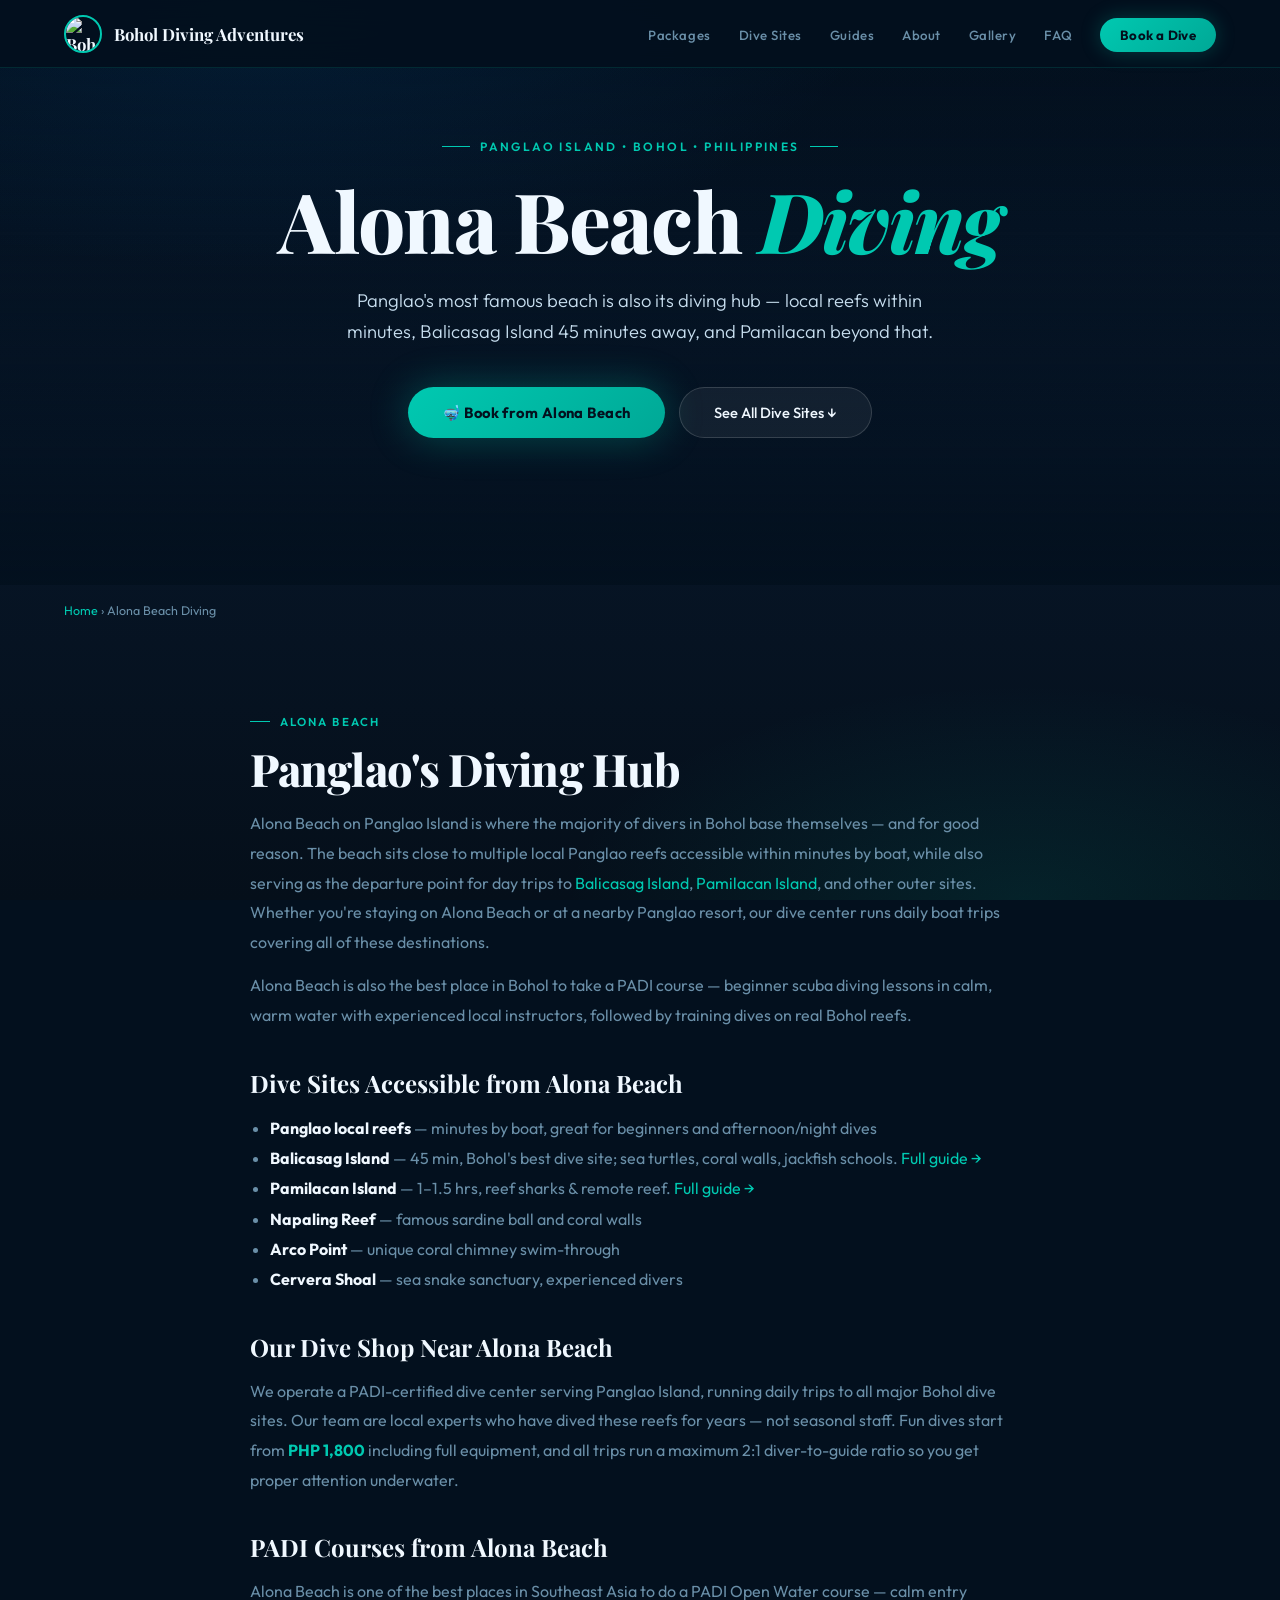
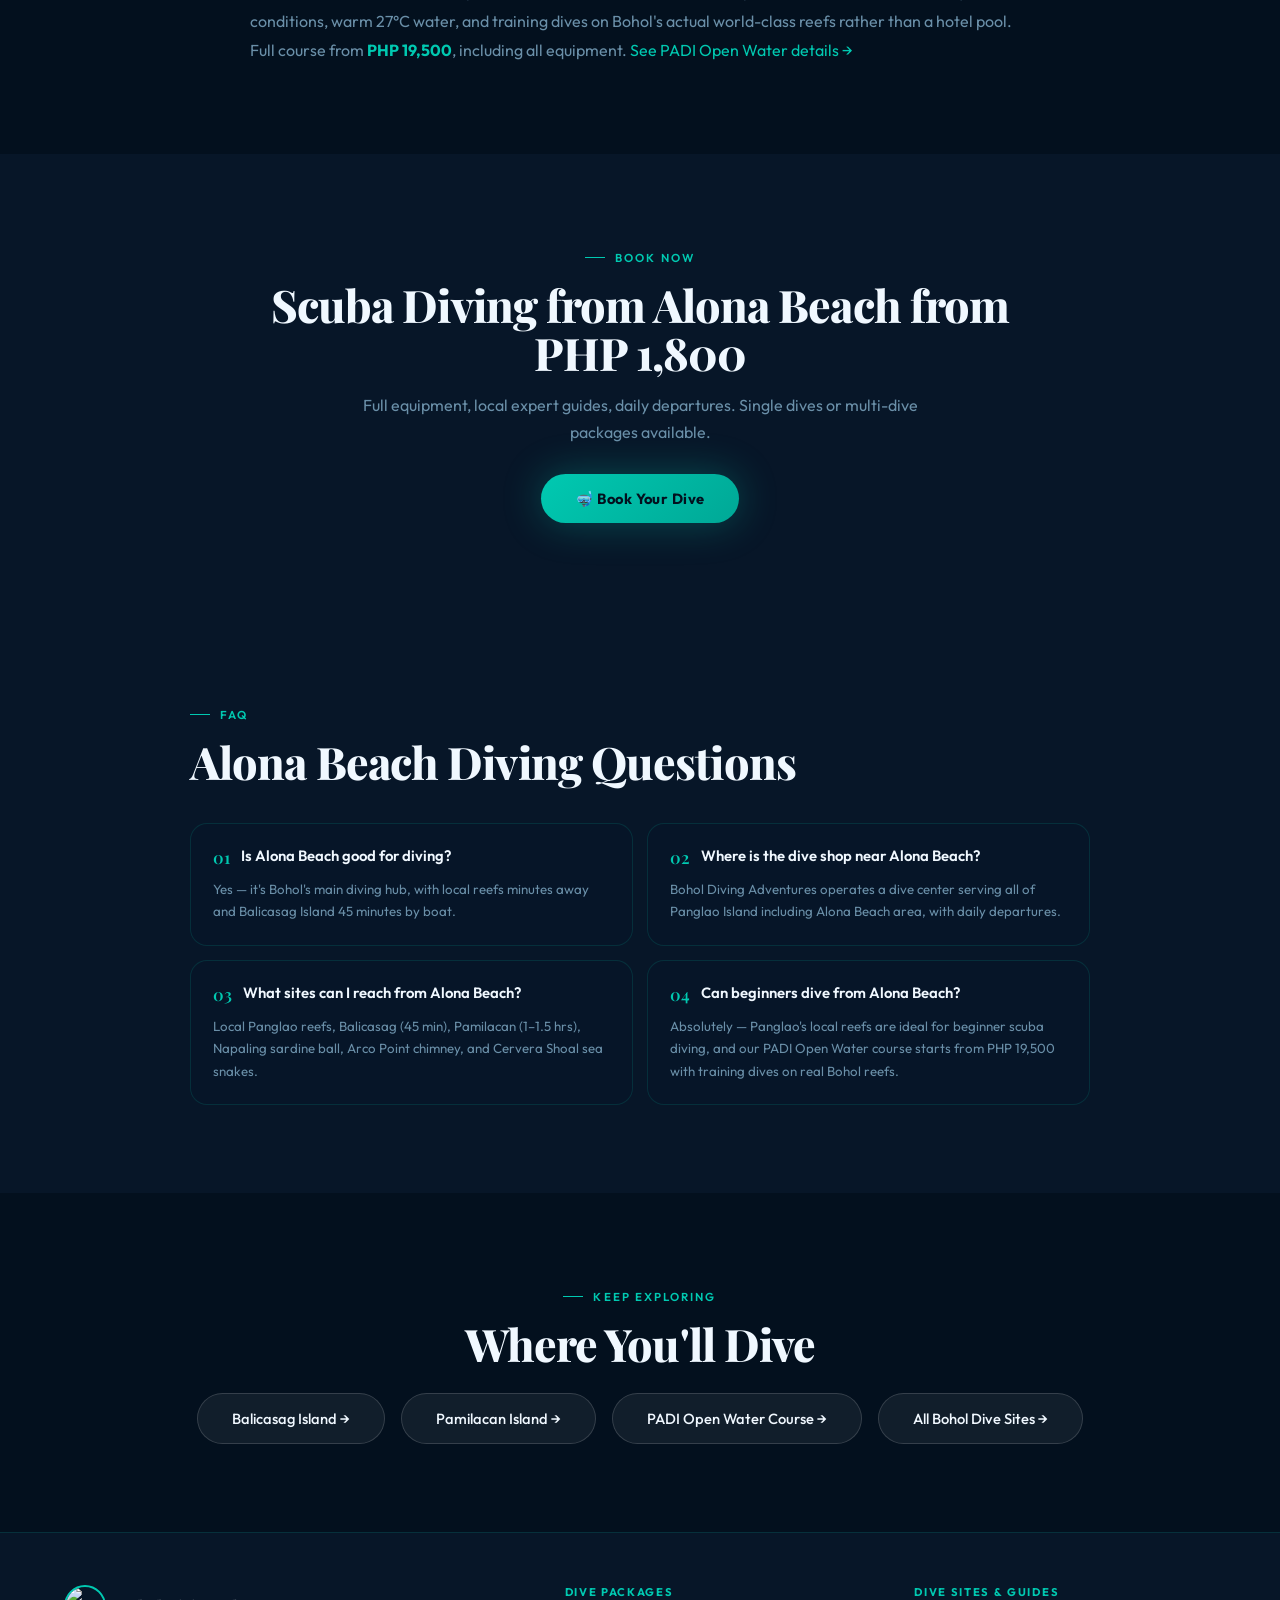
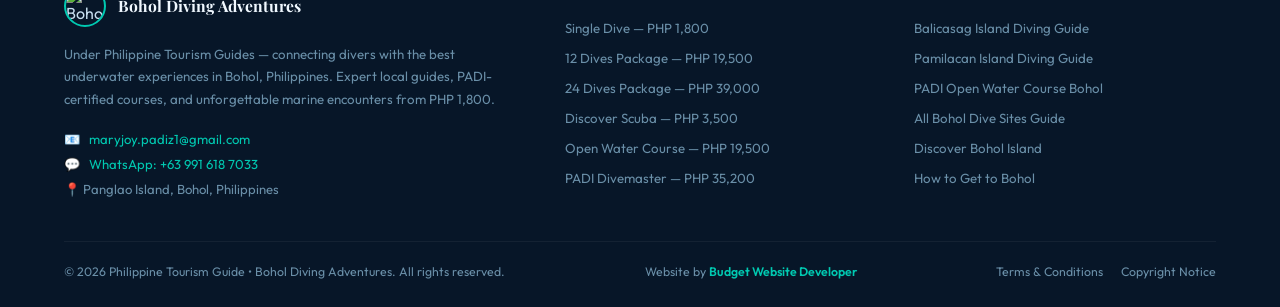
==== commit 2d2d3d79: "Update index.html" ====
--- a/alona-beach-diving/index.html
+++ b/alona-beach-diving/index.html
@@ -3,14 +3,9 @@
 <head>
   <meta charset="UTF-8">
   <meta name="viewport" content="width=device-width, initial-scale=1.0">
-
-  <!-- ═══════════════════════════════════════════════════════
-       PRIMARY SEO META TAGS
-       Target keywords: high-volume, transactional, local intent
-  ═══════════════════════════════════════════════════════ -->
-  <title>Bohol Diving Adventures | Scuba Diving Panglao, Philippines</title>
-  <meta name="description" content="Book scuba diving in Bohol, Philippines from PHP 1,800. Dive Balicasag sea turtles, Pamilacan reef sharks & Cabilao coral reefs. PADI courses, fun dives & expert local guides. Open daily 7am–6pm.">
-  <meta name="keywords" content="dive shop Panglao, dive center Panglao, best dive shop Panglao, scuba diving Panglao Philippines, scuba diving Bohol Philippines, Bohol diving packages, Balicasag Island diving, Pamilacan Island diving, Cabilao diving, PADI courses Bohol, PADI Open Water course Panglao, fun diving Panglao, scuba diving lessons Panglao, beginner scuba diving Panglao, Alona Beach diving, dive trips Balicasag from Panglao, Bohol dive sites, sea turtles Bohol, reef sharks Philippines, best time to dive Bohol, scuba diving cost Philippines, diving Panglao vs Balicasag, how to get to Balicasag Island, learn to dive Bohol, Advanced Open Water Bohol, PADI Divemaster Bohol, scuba diving packages Bohol Philippines">
+  <title>Alona Beach Diving Panglao | Dive Shop & Trips — Bohol Diving Adventures</title>
+  <meta name="description" content="Scuba diving from Alona Beach, Panglao — dive shop trips to Balicasag, Pamilacan and local Panglao reefs. PADI courses, fun dives from PHP 1,800.">
+  <meta name="keywords" content="Alona Beach diving, dive shop Alona Beach, scuba diving Alona Beach Panglao, diving Panglao Alona Beach, Alona Beach dive center, dive trips from Alona Beach, Balicasag day trip Alona Beach, PADI course Alona Beach Panglao, best dive shop Panglao">
   <meta name="robots" content="index, follow, max-snippet:-1, max-image-preview:large, max-video-preview:-1">
   <meta name="author" content="Bohol Diving Adventures — Philippine Tourism Guide">
   <meta name="geo.region" content="PH-BOH">
@@ -18,292 +13,59 @@
   <meta name="geo.position" content="9.5736;123.7535">
   <meta name="ICBM" content="9.5736, 123.7535">
   <meta name="language" content="en">
-  <meta name="revisit-after" content="7 days">
-  <meta name="rating" content="general">
-  <meta name="category" content="Travel, Scuba Diving, Adventure Sports, Philippines Tourism">
-
-  <!-- ═══════════════════════════════════════════════════════
-       OPEN GRAPH (Facebook, WhatsApp, LinkedIn previews)
-  ═══════════════════════════════════════════════════════ -->
-  <meta property="og:type" content="website">
+  <meta property="og:type" content="article">
   <meta property="og:locale" content="en_US">
   <meta property="og:site_name" content="Bohol Diving Adventures">
-  <meta property="og:title" content="Bohol Diving Adventures | Scuba Diving Philippines from PHP 1,800">
-  <meta property="og:description" content="Sea turtles at Balicasag, reef sharks at Pamilacan, vibrant coral reefs — guided by locals who know every reef. PADI courses & fun dive packages. Book now!">
-  <meta property="og:url" content="https://boholdivingadventures.com/">
-  <meta property="og:image" content="https://boholdivingadventures.com/shipwreck.jpg">
+  <meta property="og:title" content="Alona Beach Diving | Bohol Diving Adventures">
+  <meta property="og:description" content="Scuba diving from Alona Beach, Panglao — dive shop trips to Balicasag, Pamilacan and local Panglao reefs. PADI courses, fun dives from PHP 1,800.">
+  <meta property="og:url" content="https://boholdivingadventures.com/alona-beach-diving/">
+  <meta property="og:image" content="https://boholdivingadventures.com/bohol.jpg">
   <meta property="og:image:width" content="1200">
   <meta property="og:image:height" content="630">
-  <meta property="og:image:alt" content="Underwater shipwreck diving in Bohol Philippines">
-
-  <!-- ═══════════════════════════════════════════════════════
-       TWITTER / X CARD
-  ═══════════════════════════════════════════════════════ -->
   <meta name="twitter:card" content="summary_large_image">
-  <meta name="twitter:site" content="@BoholDiving">
-  <meta name="twitter:title" content="Bohol Diving Adventures | Best Scuba Diving Philippines">
-  <meta name="twitter:description" content="Dive Balicasag, Pamilacan & Cabilao — sea turtles, reef sharks, coral walls. PADI courses & fun diving from PHP 1,800. Book today!">
-  <meta name="twitter:image" content="https://boholdivingadventures.com/shipwreck.jpg">
-  <meta name="twitter:image:alt" content="Scuba diving Bohol Philippines underwater">
-
-  <!-- ═══════════════════════════════════════════════════════
-       CANONICAL & HREFLANG
-  ═══════════════════════════════════════════════════════ -->
-  <link rel="canonical" href="https://boholdivingadventures.com/">
-  <link rel="alternate" hreflang="en" href="https://boholdivingadventures.com/">
-  <link rel="alternate" hreflang="x-default" href="https://boholdivingadventures.com/">
-
-  <!-- ═══════════════════════════════════════════════════════
-       FAVICON & ICONS
-  ═══════════════════════════════════════════════════════ -->
-  <link rel="icon" href="logo.jpg" type="image/jpeg">
-  <link rel="shortcut icon" href="logo.jpg" type="image/jpeg">
-  <link rel="apple-touch-icon" sizes="180x180" href="logo.jpg">
-
-  <!-- ═══════════════════════════════════════════════════════
-       PERFORMANCE — FONT PRELOADING & PRECONNECT
-       Reduces Largest Contentful Paint (LCP) significantly
-  ═══════════════════════════════════════════════════════ -->
-  <link rel="preload" as="image" href="bohol.jpg" fetchpriority="high">
+  <meta name="twitter:title" content="Alona Beach Diving | Bohol Diving Adventures">
+  <meta name="twitter:description" content="Scuba diving from Alona Beach, Panglao — dive shop trips to Balicasag, Pamilacan and local Panglao reefs. PADI courses, fun dives from PHP 1,800.">
+  <meta name="twitter:image" content="https://boholdivingadventures.com/bohol.jpg">
+  <link rel="canonical" href="https://boholdivingadventures.com/alona-beach-diving/">
+  <link rel="alternate" hreflang="en" href="https://boholdivingadventures.com/alona-beach-diving/">
+  <link rel="alternate" hreflang="x-default" href="https://boholdivingadventures.com/alona-beach-diving/">
+  <link rel="icon" href="/logo.jpg" type="image/jpeg">
+  <link rel="shortcut icon" href="/logo.jpg" type="image/jpeg">
+  <link rel="apple-touch-icon" sizes="180x180" href="/logo.jpg">
   <link rel="preconnect" href="https://fonts.googleapis.com">
   <link rel="preconnect" href="https://fonts.gstatic.com" crossorigin>
-  <link rel="dns-prefetch" href="https://api.web3forms.com">
-  <link rel="dns-prefetch" href="https://api.whatsapp.com">
-  <link rel="sitemap" type="application/xml" title="Sitemap" href="/sitemap.xml">
-  <link rel="preload" as="image" href="bohol.jpg" fetchpriority="high">
+  <link rel="sitemap" type="application/xml" title="Sitemap" href="/sitemap_index.xml">
   <link href="https://fonts.googleapis.com/css2?family=Playfair+Display:ital,wght@0,700;0,800;1,700&family=Outfit:wght@300;400;500;600&display=swap" rel="stylesheet">
-
-  <!-- ═══════════════════════════════════════════════════════
-       STRUCTURED DATA — JSON-LD SCHEMA MARKUP
-       Multiple schema types for rich Google results
-  ═══════════════════════════════════════════════════════ -->
-
-  <!-- 1. LocalBusiness + DiveShop + TouristAttraction -->
   <script type="application/ld+json">
   {
     "@context": "https://schema.org",
     "@graph": [
       {
-        "@type": ["LocalBusiness", "TouristAttraction", "SportsActivityLocation"],
-        "@id": "https://boholdivingadventures.com/#business",
-        "name": "Bohol Diving Adventures",
-        "alternateName": ["Bohol Dive Adventures", "BDA Bohol", "Philippine Tourism Guide Bohol"],
-        "description": "Top-rated scuba diving operator in Bohol, Philippines. Expert-guided fun dives, PADI-certified courses, and dive packages to Balicasag, Pamilacan, Cabilao & more. All skill levels welcome from PHP 1,800.",
-        "url": "https://boholdivingadventures.com",
-        "logo": "https://boholdivingadventures.com/logo.jpg",
-        "image": [
-          "https://boholdivingadventures.com/bohol.jpg",
-          "https://boholdivingadventures.com/shipwreck.jpg",
-          "https://boholdivingadventures.com/dive.jpg"
-        ],
-        "telephone": "+639916187033",
-        "email": "maryjoy.padiz1@gmail.com",
-        "address": {
-          "@type": "PostalAddress",
-          "streetAddress": "Panglao Island",
-          "addressLocality": "Panglao",
-          "addressRegion": "Bohol",
-          "addressCountry": "PH",
-          "postalCode": "6340"
-        },
-        "geo": {
-          "@type": "GeoCoordinates",
-          "latitude": 9.5736,
-          "longitude": 123.7535
-        },
-        "areaServed": [
-          {"@type": "City", "name": "Panglao"},
-          {"@type": "City", "name": "Tagbilaran"},
-          {"@type": "AdministrativeArea", "name": "Bohol"}
-        ],
-        "priceRange": "PHP 1,800 – PHP 39,000",
-        "currenciesAccepted": "PHP",
-        "paymentAccepted": "Cash, Bank Transfer",
-        "openingHoursSpecification": {
-          "@type": "OpeningHoursSpecification",
-          "dayOfWeek": ["Monday","Tuesday","Wednesday","Thursday","Friday","Saturday","Sunday"],
-          "opens": "07:00",
-          "closes": "18:00"
-        },
-        "sameAs": [
-          "https://api.whatsapp.com/send?phone=639916187033"
-        ],
-        "hasOfferCatalog": {
-          "@type": "OfferCatalog",
-          "name": "Scuba Diving Packages",
-          "itemListElement": [
-            {
-              "@type": "Offer",
-              "name": "Single Fun Dive",
-              "price": "1800",
-              "priceCurrency": "PHP",
-              "description": "Single guided scuba dive with full equipment included. Expert local guide, all dive sites."
-            },
-            {
-              "@type": "Offer",
-              "name": "12 Dives Package",
-              "price": "19500",
-              "priceCurrency": "PHP",
-              "description": "12-dive package with full equipment and flexible scheduling."
-            },
-            {
-              "@type": "Offer",
-              "name": "PADI Open Water Course",
-              "price": "19500",
-              "priceCurrency": "PHP",
-              "description": "PADI Open Water Diver certification course. Full equipment included."
-            },
-            {
-              "@type": "Offer",
-              "name": "Discover Scuba Diving",
-              "price": "3500",
-              "priceCurrency": "PHP",
-              "description": "Try scuba diving for the first time. No experience needed. Guaranteed turtle dive site."
-            },
-            {
-              "@type": "Offer",
-              "name": "PADI Divemaster Course",
-              "price": "35200",
-              "priceCurrency": "PHP",
-              "description": "Professional PADI Divemaster training in Bohol, Philippines."
-            }
-          ]
-        },
-        "aggregateRating": {
-          "@type": "AggregateRating",
-          "ratingValue": "5.0",
-          "reviewCount": "2",
-          "bestRating": "5",
-          "worstRating": "1"
-        },
-        "review": [
-          {
-            "@type": "Review",
-            "author": {"@type": "Person", "name": "Andrey Kuznetsov"},
-            "datePublished": "2026-04-29",
-            "reviewRating": {"@type": "Rating", "ratingValue": "5", "bestRating": "5"},
-            "reviewBody": "Great snorkeling tour around the island."
-          },
-          {
-            "@type": "Review",
-            "author": {"@type": "Person", "name": "James Hill"},
-            "datePublished": "2026-04-29",
-            "reviewRating": {"@type": "Rating", "ratingValue": "5", "bestRating": "5"},
-            "reviewBody": "Very professional experience with amazing communication and care. Always felt very safe and well supported without having to do any research, and had an amazing time."
-          }
-        ]
-      },
-      {
-        "@type": "WebSite",
-        "@id": "https://boholdivingadventures.com/#website",
-        "url": "https://boholdivingadventures.com",
-        "name": "Bohol Diving Adventures",
-        "description": "Scuba diving packages, PADI courses and dive guides for Bohol, Philippines",
-        "inLanguage": "en-US",
-        "potentialAction": {
-          "@type": "SearchAction",
-          "target": {
-            "@type": "EntryPoint",
-            "urlTemplate": "https://boholdivingadventures.com/?s={search_term_string}"
-          },
-          "query-input": "required name=search_term_string"
-        }
-      },
-      {
-        "@type": "FAQPage",
-        "@id": "https://boholdivingadventures.com/#faq",
-        "mainEntity": [
-          {
-            "@type": "Question",
-            "name": "What makes Bohol a unique diving destination?",
-            "acceptedAnswer": {
-              "@type": "Answer",
-              "text": "Bohol is home to Balicasag Island — a marine sanctuary with dramatic drop-offs, crystal-clear visibility, massive jackfish schools, and sea turtles. The range of sites suits every skill level from beginner to expert."
-            }
-          },
-          {
-            "@type": "Question",
-            "name": "When is the best time to dive in Bohol?",
-            "acceptedAnswer": {
-              "@type": "Answer",
-              "text": "Best conditions are from November to May — calm seas and excellent visibility. Diving is possible year-round, though occasional rain showers occur during the wet season."
-            }
-          },
-          {
-            "@type": "Question",
-            "name": "What certification do I need to dive in Bohol?",
-            "acceptedAnswer": {
-              "@type": "Answer",
-              "text": "Most sites require at least an Open Water Diver certification. Advanced OW is recommended for deeper dives at Balicasag. Absolute beginners can start with a Discover Scuba Diving experience."
-            }
-          },
-          {
-            "@type": "Question",
-            "name": "How much does scuba diving in Bohol cost?",
-            "acceptedAnswer": {
-              "@type": "Answer",
-              "text": "Fun dives start from PHP 1,800 per dive with full equipment included. Package deals are available: 12 dives for PHP 19,500 and 24 dives for PHP 39,000. PADI courses start from PHP 3,500 for Discover Scuba."
-            }
-          },
-          {
-            "@type": "Question",
-            "name": "Are PADI courses available in Bohol?",
-            "acceptedAnswer": {
-              "@type": "Answer",
-              "text": "Yes — from Discover Scuba through Open Water, Advanced Open Water, Rescue Diver, Enriched Air, and up to PADI Divemaster. All courses include full equipment."
-            }
-          },
-          {
-            "@type": "Question",
-            "name": "What dive sites are available in Bohol?",
-            "acceptedAnswer": {
-              "@type": "Answer",
-              "text": "Top Bohol dive sites include Balicasag Island (coral walls & sea turtles), Pamilacan Island (reef sharks & mantas), Cabilao Island (macro life & barracudas), Arco Point (cave diving), and Anda (untouched reefs)."
-            }
-          },
-          {
-            "@type": "Question",
-            "name": "How do I get to Bohol Island?",
-            "acceptedAnswer": {
-              "@type": "Answer",
-              "text": "Most travelers reach Bohol by fast ferry from Cebu City's Pier 1 to Tagbilaran Port (around 2 hours via OceanJet or SuperCat), then a 30-45 minute transfer to Panglao. Direct flights to Tagbilaran-Panglao Airport are also available. We can arrange private transfers from Tagbilaran Port or Tagbilaran-Panglao Airport directly to your resort."
-            }
-          },
-          {
-            "@type": "Question",
-            "name": "When is the best time to dive in Bohol?",
-            "acceptedAnswer": {
-              "@type": "Answer",
-              "text": "The best time to dive in Bohol is November to May, when seas are calmest and visibility is highest (15-30m). However, diving is possible year-round with Bohol's warm 26-29°C waters."
-            }
-          },
-          {
-            "@type": "Question",
-            "name": "Should I dive Panglao or Balicasag?",
-            "acceptedAnswer": {
-              "@type": "Answer",
-              "text": "Both. Panglao's local reefs are great for beginners and afternoon dives, while Balicasag Island is Bohol's most iconic site — a 45-minute boat ride with sea turtles, coral walls, and huge jackfish schools. Most divers combine both on a multi-day trip."
-            }
-          }
-        ]
+        "@type": "TouristDestination",
+        "name": "Alona Beach Panglao",
+        "description": "Alona Beach on Panglao Island is the main base for scuba divers in Bohol, Philippines, giving easy access to local Panglao reefs and day trip boats to Balicasag and Pamilacan Islands.",
+        "url": "https://boholdivingadventures.com/alona-beach-diving/",
+        "isPartOf": {"@type": "LocalBusiness", "name": "Bohol Diving Adventures", "url": "https://boholdivingadventures.com/"}
       },
       {
         "@type": "BreadcrumbList",
         "itemListElement": [
           {"@type": "ListItem", "position": 1, "name": "Home", "item": "https://boholdivingadventures.com/"},
-          {"@type": "ListItem", "position": 2, "name": "Dive Packages", "item": "https://boholdivingadventures.com/#packages"},
-          {"@type": "ListItem", "position": 3, "name": "Dive Sites", "item": "https://boholdivingadventures.com/#dive-sites"},
-          {"@type": "ListItem", "position": 4, "name": "PADI Courses", "item": "https://boholdivingadventures.com/#courses"}
+          {"@type": "ListItem", "position": 2, "name": "Alona Beach Diving", "item": "https://boholdivingadventures.com/alona-beach-diving/"}
+        ]
+      },
+      {
+        "@type": "FAQPage",
+        "mainEntity": [
+          {"@type": "Question", "name": "Is Alona Beach good for scuba diving?", "acceptedAnswer": {"@type": "Answer", "text": "Yes. Alona Beach on Panglao Island is the diving hub of Bohol, Philippines. Local Panglao reefs are accessible within minutes by boat, and Balicasag Island — the best dive site in Bohol — is a 45-minute boat trip from Alona Beach."}},
+          {"@type": "Question", "name": "Where can I find a dive shop near Alona Beach?", "acceptedAnswer": {"@type": "Answer", "text": "Bohol Diving Adventures operates a dive center serving divers based in Panglao including Alona Beach, running daily trips to Balicasag, Pamilacan and local Panglao dive sites."}},
+          {"@type": "Question", "name": "What dive sites are accessible from Alona Beach?", "acceptedAnswer": {"@type": "Answer", "text": "From Alona Beach you can reach Panglao local reefs (minutes by boat), Balicasag Island (45 min), Pamilacan Island (1-1.5 hrs), Napaling sardine ball, Arco Point, and Cervera Shoal sea snakes."}}
         ]
       }
     ]
   }
   </script>
-
   <style>
-    /* Fallback fonts sized to match webfont metrics — reduces layout shift on font swap */
-    @font-face{font-family:'Playfair Display Fallback';src:local('Georgia');size-adjust:112%;ascent-override:88%;}
-    @font-face{font-family:'Outfit Fallback';src:local('Arial');size-adjust:97%;ascent-override:95%;}
     :root {
       --ocean-deep:#03101e;--ocean-dark:#071628;--ocean-mid:#0a2540;
       --teal:#00c9b1;--teal-glow:rgba(0,201,177,0.18);--teal-dim:rgba(0,201,177,0.6);
@@ -551,8 +313,6 @@
   </style>
 </head>
 <body>
-
-<!-- Skip navigation for accessibility & SEO signals -->
 <a href="#main-content" class="skip-link" style="position:absolute;top:-40px;left:6px;background:var(--teal);color:var(--ocean-deep);padding:8px 14px;border-radius:0 0 8px 8px;font-weight:700;font-size:0.85rem;z-index:9999;transition:top 0.2s" onfocus="this.style.top='0'" onblur="this.style.top='-40px'">Skip to main content</a>
 
 <!-- BOOKING MODAL -->
@@ -616,256 +376,104 @@
     <span>Bohol Diving Adventures</span>
   </a>
   <ul class="nav-links">
-    <li><a href="#packages">Packages</a></li>
-    <li><a href="#dive-sites">Dive Sites</a></li>
-    <li><a href="#courses">Guides</a></li>
-    <li><a href="#about">About</a></li>
-    <li><a href="#gallery">Gallery</a></li>
-    <li><a href="#faq">FAQ</a></li>
+    <li><a href="https://boholdivingadventures.com/#packages">Packages</a></li>
+    <li><a href="https://boholdivingadventures.com/#dive-sites">Dive Sites</a></li>
+    <li><a href="https://boholdivingadventures.com/#courses">Guides</a></li>
+    <li><a href="https://boholdivingadventures.com/#about">About</a></li>
+    <li><a href="https://boholdivingadventures.com/#gallery">Gallery</a></li>
+    <li><a href="https://boholdivingadventures.com/#faq">FAQ</a></li>
     <li><a href="#" class="nav-book-btn" id="navBookBtn">Book a Dive</a></li>
   </ul>
   <button class="hamburger" id="hamburger" aria-label="Open menu"><span></span><span></span><span></span></button>
 </nav>
 <div class="mobile-nav" id="mobileNav">
-  <a href="#packages">Packages</a>
-  <a href="#dive-sites">Dive Sites</a>
-  <a href="#about">About</a>
-  <a href="#gallery">Gallery</a>
-  <a href="#faq">FAQ</a>
+  <a href="https://boholdivingadventures.com/#packages">Packages</a>
+  <a href="https://boholdivingadventures.com/#dive-sites">Dive Sites</a>
+  <a href="https://boholdivingadventures.com/#about">About</a>
+  <a href="https://boholdivingadventures.com/#gallery">Gallery</a>
+  <a href="https://boholdivingadventures.com/#faq">FAQ</a>
   <a href="#" id="mobileBookBtn">&#x1F93F; Book a Dive</a>
 </div>
-
-<!-- HERO -->
 <main id="main-content">
 <header id="home">
-  <section class="hero" aria-label="Bohol Scuba Diving — Book a Dive from PHP 1,800">
-    <div class="hero-bg" role="img" aria-label="Sea turtle and coral reef underwater in Bohol, Philippines"></div>
+  <section class="hero" style="min-height:65vh;">
+    <div class="hero-bg" style="background:url('/bohol.jpg') center/cover no-repeat;"></div>
     <div class="hero-overlay"></div>
     <div class="hero-content">
       <div class="hero-eyebrow">Panglao Island &bull; Bohol &bull; Philippines</div>
-      <h1>Scuba Diving in <em>Bohol,</em><br>Philippines</h1>
-      <p class="hero-sub">Sea turtles at Balicasag, reef sharks at Pamilacan, vibrant coral reefs &amp; dramatic wall dives &mdash; guided by locals who know every current, every reef.</p>
+      <h1>Alona Beach <em>Diving</em></h1>
+      <p class="hero-sub">Panglao&#39;s most famous beach is also its diving hub &mdash; local reefs within minutes, Balicasag Island 45 minutes away, and Pamilacan beyond that.</p>
       <div class="hero-actions">
-        <a href="#" class="btn-primary" id="heroBookBtn">&#x1F93F; Book a Dive from PHP 1,800</a>
-        <a href="#dive-sites" class="btn-ghost">Explore Dive Sites &darr;</a>
+        <a href="#" class="btn-primary book-trigger">&#x1F93F; Book from Alona Beach</a>
+        <a href="https://boholdivingadventures.com/#dive-sites" class="btn-ghost">See All Dive Sites &darr;</a>
       </div>
-      <div class="hero-stats">
-        <div class="hero-stat"><strong>5+</strong><span>Dive Sites</span></div>
-        <div class="hero-stat"><strong>All</strong><span>Skill Levels</span></div>
-        <div class="hero-stat"><strong>PADI</strong><span>Certified</span></div>
-        <div class="hero-stat"><strong>Local</strong><span>Expert Guides</span></div>
-      </div>
-    </div>
-    <div class="hero-scroll" aria-hidden="true">Scroll</div>
+    </div>
   </section>
 </header>
 
-<!-- MARQUEE -->
-<div class="marquee-bar" aria-hidden="true">
-  <div class="marquee-inner">
-    <span>Balicasag Island</span><span class="dot">&#9670;</span><span>Pamilacan Island</span><span class="dot">&#9670;</span><span>Cabilao Island</span><span class="dot">&#9670;</span><span>Sea Turtles</span><span class="dot">&#9670;</span><span>Reef Sharks</span><span class="dot">&#9670;</span><span>PADI Courses</span><span class="dot">&#9670;</span><span>Fun Diving</span><span class="dot">&#9670;</span><span>Arco Point</span><span class="dot">&#9670;</span><span>Anda Diving</span><span class="dot">&#9670;</span>
-    <span>Balicasag Island</span><span class="dot">&#9670;</span><span>Pamilacan Island</span><span class="dot">&#9670;</span><span>Cabilao Island</span><span class="dot">&#9670;</span><span>Sea Turtles</span><span class="dot">&#9670;</span><span>Reef Sharks</span><span class="dot">&#9670;</span><span>PADI Courses</span><span class="dot">&#9670;</span><span>Fun Diving</span><span class="dot">&#9670;</span><span>Arco Point</span><span class="dot">&#9670;</span><span>Anda Diving</span><span class="dot">&#9670;</span>
-  </div>
-</div>
-
-<!-- PACKAGES -->
-<section class="packages-section" id="packages">
-  <div class="packages-header">
-    <div>
-      <div class="section-label">Dive Packages</div>
-      <h2 class="section-title">Scuba Diving Packages in Bohol, Philippines</h2>
-      <p class="section-sub">Bohol's most flexible dive shop — fun dives, scuba diving lessons, and PADI courses for all skill levels. Full equipment included, 5 minutes from Alona Beach.</p>
-    </div>
-    <div class="packages-tabs">
-      <button class="tab-btn active" data-tab="fundiving">Fun Diving</button>
-      <button class="tab-btn" data-tab="courses">Dive Courses</button>
-    </div>
-  </div>
-
-  <div class="package-tab-content active" id="tab-fundiving">
-    <article class="pkg-card reveal">
-      <div class="pkg-img"><img src="fish1.jpg" alt="Single fun dive Bohol" loading="lazy" width="400" height="195"></div>
-      <div class="pkg-body">
-        <div class="pkg-price">PHP 1,800</div>
-        <h3 class="pkg-title">Single Dive</h3>
-        <ul class="pkg-features"><li>Full equipment included</li><li>Less PHP 300 (own equipment)</li><li>Expert local guide</li></ul>
-        <p class="pkg-note">Env. Fee: Local PHP 100/pax/day &bull; Balicasag PHP 250 &bull; Pamilacan PHP 250 (+PHP 400/diver, min. 4)</p>
-        <div class="cert-logos"><img src="padi.jpg" alt="PADI" width="40" height="20"><img src="naui.jpg" alt="NAUI" width="40" height="20"><img src="SDI-Logo.jpg" alt="SDI" width="40" height="20"><img src="tdilogo.jpg" alt="TDI" width="40" height="20"></div>
-        <button class="pkg-book-btn book-trigger" style="margin-top:14px">Book Now</button>
-      </div>
-    </article>
-    <article class="pkg-card featured reveal">
-      <div class="pkg-img">
-        <img src="fish4.jpg" alt="12 dives package Bohol" loading="lazy" width="400" height="195">
-        <div class="pkg-badge pkg-featured-badge">Best Value</div>
-      </div>
-      <div class="pkg-body">
-        <div class="pkg-price">PHP 19,500</div>
-        <h3 class="pkg-title">12 Dives Package</h3>
-        <ul class="pkg-features"><li>Full equipment included</li><li>Less PHP 3,000 (own equipment)</li><li>Flexible scheduling</li><li>Expert local guide</li></ul>
-        <p class="pkg-note">Env. Fee: Local PHP 100/pax/day &bull; Balicasag PHP 250 &bull; Pamilacan PHP 250 (+PHP 400/diver, min. 4)</p>
-        <div class="cert-logos"><img src="padi.jpg" alt="PADI" width="40" height="20"><img src="naui.jpg" alt="NAUI" width="40" height="20"><img src="SDI-Logo.jpg" alt="SDI" width="40" height="20"><img src="tdilogo.jpg" alt="TDI" width="40" height="20"></div>
-        <button class="pkg-book-btn book-trigger" style="margin-top:14px">Book Now</button>
-      </div>
-    </article>
-    <article class="pkg-card reveal">
-      <div class="pkg-img"><img src="fish5.jpg" alt="24 dives package Bohol" loading="lazy" width="400" height="195"></div>
-      <div class="pkg-body">
-        <div class="pkg-price">PHP 39,000</div>
-        <h3 class="pkg-title">24 Dives Package</h3>
-        <ul class="pkg-features"><li>Full equipment included</li><li>Less PHP 6,000 (own equipment)</li><li>Flexible scheduling</li><li>Expert local guide</li></ul>
-        <p class="pkg-note">Env. Fee: Local PHP 100/pax/day &bull; Balicasag PHP 250 &bull; Pamilacan PHP 250 (+PHP 400/diver, min. 4)</p>
-        <div class="cert-logos"><img src="padi.jpg" alt="PADI" width="40" height="20"><img src="naui.jpg" alt="NAUI" width="40" height="20"><img src="SDI-Logo.jpg" alt="SDI" width="40" height="20"><img src="tdilogo.jpg" alt="TDI" width="40" height="20"></div>
-        <button class="pkg-book-btn book-trigger" style="margin-top:14px">Book Now</button>
-      </div>
-    </article>
-  </div>
-
-  <div class="package-tab-content" id="tab-courses">
-    <article class="pkg-card reveal"><div class="pkg-img"><img src="fish2.jpg" alt="Discover Scuba Diving Bohol" loading="lazy" width="400" height="195"><div class="pkg-badge">Beginner</div></div><div class="pkg-body"><div class="pkg-price">PHP 3,500</div><h3 class="pkg-title">Discover Scuba Diving</h3><ul class="pkg-features"><li>Full equipment included</li><li class="cross">Certification fee not included</li><li>Guaranteed Turtle Dive Site</li></ul><div class="cert-logos" style="margin-top:10px"><img src="padi.jpg" alt="PADI" width="40" height="20"><img src="naui.jpg" alt="NAUI" width="40" height="20"></div><button class="pkg-book-btn book-trigger" style="margin-top:14px">Book Now</button></div></article>
-    <article class="pkg-card featured reveal"><div class="pkg-img"><img src="fish7.jpg" alt="Open Water Course Bohol" loading="lazy" width="400" height="195"><div class="pkg-badge pkg-featured-badge">Most Popular</div></div><div class="pkg-body"><div class="pkg-price">PHP 19,500</div><h3 class="pkg-title"><a href="/padi-open-water-bohol/" style="color:inherit;">Open Water Course</a></h3><ul class="pkg-features"><li>Full equipment included</li><li class="cross">Certification fee not included</li><li>Globally recognized certification</li></ul><div class="cert-logos" style="margin-top:10px"><img src="padi.jpg" alt="PADI" width="40" height="20"><img src="naui.jpg" alt="NAUI" width="40" height="20"></div><button class="pkg-book-btn book-trigger" style="margin-top:14px">Book Now</button></div></article>
-    <article class="pkg-card reveal"><div class="pkg-img"><img src="fish8.jpg" alt="Advanced Open Water Bohol" loading="lazy" width="400" height="195"></div><div class="pkg-body"><div class="pkg-price">PHP 12,900</div><h3 class="pkg-title">Advanced Open Water</h3><ul class="pkg-features"><li>Full equipment included</li><li class="cross">Certification fee not included</li><li>5 dive specialties</li></ul><div class="cert-logos" style="margin-top:10px"><img src="padi.jpg" alt="PADI" width="40" height="20"></div><button class="pkg-book-btn book-trigger" style="margin-top:14px">Book Now</button></div></article>
-    <article class="pkg-card reveal"><div class="pkg-img"><img src="fish9.jpg" alt="Enriched Air Nitrox Bohol" loading="lazy" width="400" height="195"></div><div class="pkg-body"><div class="pkg-price">PHP 5,500</div><h3 class="pkg-title">Enriched Air Diving</h3><ul class="pkg-features"><li>Full equipment included</li><li class="cross">Certification fee not included</li><li>Theory + 1 Dive with Nitrox Tank</li></ul><div class="cert-logos" style="margin-top:10px"><img src="padi.jpg" alt="PADI" width="40" height="20"></div><button class="pkg-book-btn book-trigger" style="margin-top:14px">Book Now</button></div></article>
-    <article class="pkg-card reveal"><div class="pkg-img"><img src="fish10.jpg" alt="Rescue Diving Course Bohol" loading="lazy" width="400" height="195"></div><div class="pkg-body"><div class="pkg-price">PHP 19,500</div><h3 class="pkg-title">Rescue Diver Course</h3><ul class="pkg-features"><li>Full equipment included</li><li class="cross">Certification fee not included</li><li>Emergency response skills</li></ul><div class="cert-logos" style="margin-top:10px"><img src="padi.jpg" alt="PADI" width="40" height="20"><img src="naui.jpg" alt="NAUI" width="40" height="20"></div><button class="pkg-book-btn book-trigger" style="margin-top:14px">Book Now</button></div></article>
-    <article class="pkg-card reveal"><div class="pkg-img"><img src="fish11.jpg" alt="PADI Divemaster Bohol" loading="lazy" width="400" height="195"></div><div class="pkg-body"><div class="pkg-price">PHP 35,200</div><h3 class="pkg-title">PADI Divemaster</h3><ul class="pkg-features"><li>Full equipment included</li><li class="cross">Certification fee not included</li><li>Leadership &amp; guide training</li></ul><div class="cert-logos" style="margin-top:10px"><img src="padi.jpg" alt="PADI" width="40" height="20"></div><button class="pkg-book-btn book-trigger" style="margin-top:14px">Book Now</button></div></article>
-    <article class="pkg-card reveal"><div class="pkg-img"><img src="fish6.jpg" alt="Scuba Refresher Course Bohol" loading="lazy" width="400" height="195"></div><div class="pkg-body"><div class="pkg-price">PHP 3,500</div><h3 class="pkg-title">Scuba Refresher Course</h3><ul class="pkg-features"><li>Full equipment included</li><li>Regain confidence in the water</li><li>Review core dive skills</li></ul><div class="cert-logos" style="margin-top:10px"><img src="padi.jpg" alt="PADI" width="40" height="20"><img src="naui.jpg" alt="NAUI" width="40" height="20"></div><button class="pkg-book-btn book-trigger" style="margin-top:14px">Book Now</button></div></article>
-    <article class="pkg-card reveal"><div class="pkg-img"><img src="fish3.jpg" alt="Rescue Diving Course Bohol beginner" loading="lazy" width="400" height="195"></div><div class="pkg-body"><div class="pkg-price">PHP 19,500</div><h3 class="pkg-title">Rescue Diving Course</h3><ul class="pkg-features"><li>Full equipment included</li><li class="cross">Book &amp; Certification fee not included</li></ul><div class="cert-logos" style="margin-top:10px"><img src="padi.jpg" alt="PADI" width="40" height="20"><img src="naui.jpg" alt="NAUI" width="40" height="20"></div><button class="pkg-book-btn book-trigger" style="margin-top:14px">Book Now</button></div></article>
+<nav aria-label="Breadcrumb" style="padding:18px 5% 0;font-size:0.78rem;color:var(--text-muted);">
+  <a href="https://boholdivingadventures.com/" style="color:var(--teal);">Home</a> &rsaquo; Alona Beach Diving
+</nav>
+
+<section>
+  <div style="max-width:780px;margin:0 auto;">
+    <div class="section-label">Alona Beach</div>
+    <h2 class="section-title">Panglao&#39;s Diving Hub</h2>
+    <p style="line-height:1.85;color:var(--text-muted);margin-top:16px;">Alona Beach on Panglao Island is where the majority of divers in Bohol base themselves &mdash; and for good reason. The beach sits close to multiple local Panglao reefs accessible within minutes by boat, while also serving as the departure point for day trips to <a href="/balicasag-diving/" style="color:var(--teal);">Balicasag Island</a>, <a href="/pamilacan-island-diving/" style="color:var(--teal);">Pamilacan Island</a>, and other outer sites. Whether you&#39;re staying on Alona Beach or at a nearby Panglao resort, our dive center runs daily boat trips covering all of these destinations.</p>
+    <p style="line-height:1.85;color:var(--text-muted);margin-top:14px;">Alona Beach is also the best place in Bohol to take a PADI course &mdash; beginner scuba diving lessons in calm, warm water with experienced local instructors, followed by training dives on real Bohol reefs.</p>
+
+    <h3 style="font-family:'Playfair Display',serif;color:var(--white);margin:36px 0 14px;font-size:1.5rem;">Dive Sites Accessible from Alona Beach</h3>
+    <ul style="padding-left:20px;line-height:1.9;color:var(--text-muted);">
+      <li><strong style="color:var(--white);">Panglao local reefs</strong> &mdash; minutes by boat, great for beginners and afternoon/night dives</li>
+      <li><strong style="color:var(--white);">Balicasag Island</strong> &mdash; 45 min, Bohol&#39;s best dive site; sea turtles, coral walls, jackfish schools. <a href="/balicasag-diving/" style="color:var(--teal);">Full guide &rarr;</a></li>
+      <li><strong style="color:var(--white);">Pamilacan Island</strong> &mdash; 1&ndash;1.5 hrs, reef sharks &amp; remote reef. <a href="/pamilacan-island-diving/" style="color:var(--teal);">Full guide &rarr;</a></li>
+      <li><strong style="color:var(--white);">Napaling Reef</strong> &mdash; famous sardine ball and coral walls</li>
+      <li><strong style="color:var(--white);">Arco Point</strong> &mdash; unique coral chimney swim-through</li>
+      <li><strong style="color:var(--white);">Cervera Shoal</strong> &mdash; sea snake sanctuary, experienced divers</li>
+    </ul>
+
+    <h3 style="font-family:'Playfair Display',serif;color:var(--white);margin:36px 0 14px;font-size:1.5rem;">Our Dive Shop Near Alona Beach</h3>
+    <p style="line-height:1.85;color:var(--text-muted);">We operate a PADI-certified dive center serving Panglao Island, running daily trips to all major Bohol dive sites. Our team are local experts who have dived these reefs for years &mdash; not seasonal staff. Fun dives start from <strong style="color:var(--teal);">PHP 1,800</strong> including full equipment, and all trips run a maximum 2:1 diver-to-guide ratio so you get proper attention underwater.</p>
+
+    <h3 style="font-family:'Playfair Display',serif;color:var(--white);margin:36px 0 14px;font-size:1.5rem;">PADI Courses from Alona Beach</h3>
+    <p style="line-height:1.85;color:var(--text-muted);">Alona Beach is one of the best places in Southeast Asia to do a PADI Open Water course &mdash; calm entry conditions, warm 27&deg;C water, and training dives on Bohol&#39;s actual world-class reefs rather than a hotel pool. Full course from <strong style="color:var(--teal);">PHP 19,500</strong>, including all equipment. <a href="/padi-open-water-bohol/" style="color:var(--teal);">See PADI Open Water details &rarr;</a></p>
   </div>
 </section>
 
-<!-- DIVE SITES -->
-<section id="dive-sites">
-  <div style="max-width:1400px;margin:0 auto;">
-    <div class="section-label">World-Class Dive Sites</div>
-    <h2 class="section-title">Best Dive Sites in Bohol, Philippines</h2>
-    <p class="section-sub">From beginner-friendly reef dives near Panglao to advanced wall diving at Balicasag &mdash; Bohol has some of the finest diving in all of Southeast Asia. Our dive center runs daily trips to every major site.</p>
-    <div class="sites-grid">
-      <div class="site-card reveal-l">
-        <img src="dive.jpg" alt="Balicasag Island Diving Bohol Philippines" loading="lazy" width="600" height="400">
-        <div class="site-card-overlay"><div class="site-card-tag">&#x1F422; Marine Sanctuary</div><h3>Balicasag Island</h3><p>Pristine coral gardens, dramatic walls, massive schools of jackfish &amp; sea turtles. Certified divers only.</p><a href="/balicasag-diving/" style="color:var(--teal);font-size:0.78rem;font-weight:700;margin-top:8px;display:inline-block;">Full Balicasag guide &rarr;</a></div>
-      </div>
-      <div class="site-card reveal">
-        <img src="dive2.jpg" alt="Pamilacan Island Diving Bohol" loading="lazy" width="400" height="225">
-        <div class="site-card-overlay"><div class="site-card-tag">&#x1F988; Reef Sharks</div><h3>Pamilacan Island</h3><p>Reef sharks, sea snakes &amp; occasional manta rays. A boat adventure worth every minute.</p><a href="/pamilacan-island-diving/" style="color:var(--teal);font-size:0.78rem;font-weight:700;margin-top:6px;display:inline-block;">Full Pamilacan guide &rarr;</a></div>
-      </div>
-      <div class="site-card reveal">
-        <img src="dive3.jpg" alt="Cabilao Island Diving Bohol" loading="lazy" width="400" height="225">
-        <div class="site-card-overlay"><div class="site-card-tag">&#x1FAB8; Macro Life</div><h3>Cabilao Island</h3><p>Rich biodiversity, schooling barracudas &amp; excellent macro life. Great for underwater photographers.</p></div>
-      </div>
-      <div class="site-card reveal">
-        <img src="dive1.jpg" alt="Arco Point Cave Diving Bohol" loading="lazy" width="400" height="225">
-        <div class="site-card-overlay"><div class="site-card-tag">&#x1F3D4; Cave Diving</div><h3>Arco Point</h3><p>Unique rock formations and thrilling swim-throughs. Ideal for adventurous divers seeking something different.</p></div>
-      </div>
-    </div>
+<section class="packages-section">
+  <div style="max-width:780px;margin:0 auto;text-align:center;">
+    <div class="section-label" style="justify-content:center;">Book Now</div>
+    <h2 class="section-title">Scuba Diving from Alona Beach from PHP 1,800</h2>
+    <p class="section-sub" style="margin:0 auto 28px;">Full equipment, local expert guides, daily departures. Single dives or multi-dive packages available.</p>
+    <a href="#" class="btn-primary book-trigger">&#x1F93F; Book Your Dive</a>
   </div>
 </section>
 
-<!-- DESTINATION GUIDES -->
-<section class="articles-section" id="courses">
-  <div style="max-width:1400px;margin:0 auto;">
-    <div class="section-label">Destination Guides</div>
-    <h2 class="section-title">Bohol Diving Guides &amp; PADI Course Information</h2>
-    <p class="section-sub">Expert local knowledge to help you plan the perfect Bohol dive trip — from first-timer to Divemaster.</p>
-    <div class="articles-grid">
-      <article class="article-card reveal">
-        <div class="article-card-img"><img src="dive1.jpg" alt="Top 5 Bohol Dive Sites for beginners and advanced divers" loading="lazy" width="400" height="175"></div>
-        <div class="article-card-body"><div class="article-card-cat">Guide</div><h3><a href="/bohol-dive-sites-guide/" style="color:inherit;">Top 5 Bohol Dive Sites for Beginners and Advanced Divers</a></h3><p>Balicasag, Pamilacan, Cabilao, Anda &amp; Arco Point &mdash; ranked by skill level with tips on when to go and what to expect.</p></div>
-      </article>
-      <article class="article-card reveal">
-        <div class="article-card-img"><img src="dive.jpg" alt="Balicasag Diving guide Bohol Philippines" loading="lazy" width="400" height="175"></div>
-        <div class="article-card-body"><div class="article-card-cat">Destination</div><h3><a href="/balicasag-diving/" style="color:inherit;">Balicasag Diving: Explore the Underwater Wonders of Bohol</a></h3><p>Why Balicasag is Bohol&#39;s crown jewel &mdash; marine life, dive conditions, how to get there, and conservation efforts.</p></div>
-      </article>
-      <article class="article-card reveal">
-        <div class="article-card-img"><img src="dive2.jpg" alt="Pamilacan Diving guide Bohol Philippines" loading="lazy" width="400" height="175"></div>
-        <div class="article-card-body"><div class="article-card-cat">Destination</div><h3><a href="/pamilacan-island-diving/" style="color:inherit;">Pamilacan Diving: Reef Sharks &amp; Remote Adventure</a></h3><p>The wild side of Bohol diving &mdash; what to expect at Pamilacan, the long-boat journey, and why it is worth it.</p></div>
-      </article>
-      <article class="article-card reveal">
-        <div class="article-card-img"><img src="seaview.jpg" alt="Bohol travel stories real traveler experiences" loading="lazy" width="400" height="175"></div>
-        <div class="article-card-body"><div class="article-card-cat">Travel Stories</div><h3><a href="/travel-stories/" style="color:inherit;">Real Traveler Stories from Bohol Island</a></h3><p>First-hand accounts from divers and travelers &mdash; island hopping, scuba diving, local culture and unforgettable nights.</p></div>
-      </article>
-    </div>
-    <!-- Bohol Island article -->
-    <div style="margin-top:56px;background:var(--card-bg);border:1px solid var(--card-border);border-radius:26px;padding:38px;backdrop-filter:blur(10px);" id="boholisland">
-      <img src="bohol.jpg" alt="Discover Bohol Island Philippines tropical paradise" loading="lazy" width="100%" height="auto" style="width:100%;border-radius:16px;margin-bottom:26px;height:300px;object-fit:cover;">
-      <div class="section-label">Discover Bohol Island</div>
-      <h2 class="section-title" style="font-size:1.9rem;">Bohol Island: A Tropical Paradise in the Philippines</h2>
-      <p style="margin-top:14px;line-height:1.8;color:var(--text-muted);font-size:0.93rem;">Bohol Island is a gem in the heart of the Philippines, offering a unique blend of natural beauty, rich history, and vibrant culture. The iconic Chocolate Hills &mdash; over 1,200 conical mounds that turn brown in the dry season &mdash; are a UNESCO candidate. Its waters around Panglao Island host some of the finest dive sites in Southeast Asia: vibrant coral reefs, sea turtles and reef sharks await beneath the surface. To get to Balicasag Island for diving, you depart by boat from Panglao &mdash; a scenic 30&ndash;45 minute crossing included in every Balicasag dive package.</p>
-      <p style="margin-top:12px;line-height:1.8;color:var(--text-muted);font-size:0.93rem;">Beyond diving, explore the Hinagdanan Cave underground lake, hike to Mag-Aso Falls, visit the 16th-century Baclayon Church, or relax on Panglao&rsquo;s white-sand beaches. Best time to visit for diving: <strong style="color:var(--teal);">November to April</strong>.</p>
-      <h3 style="font-family:'Playfair Display',serif;color:var(--white);margin:28px 0 16px;font-size:1.35rem;" id="tobohol">How to Get to Bohol Island</h3>
-      <div style="display:grid;grid-template-columns:repeat(auto-fit,minmax(200px,1fr));gap:14px;">
-        <div style="background:rgba(0,201,177,0.06);border:1px solid var(--border);border-radius:14px;padding:18px;"><div style="color:var(--teal);font-weight:700;margin-bottom:7px;">&#x2708;&#xFE0F; By Air</div><p style="font-size:0.81rem;color:var(--text-muted);line-height:1.6;">Direct flights from Manila, Cebu &amp; other cities to Bohol-Panglao International Airport.</p></div>
-        <div style="background:rgba(0,201,177,0.06);border:1px solid var(--border);border-radius:14px;padding:18px;"><div style="color:var(--teal);font-weight:700;margin-bottom:7px;">&#x26F4;&#xFE0F; By Ferry</div><p style="font-size:0.81rem;color:var(--text-muted);line-height:1.6;">OceanJet &amp; Lite Ferries from Cebu City Pier 1 to Tagbilaran Port. Around 2 hours journey.</p></div>
-        <div style="background:rgba(0,201,177,0.06);border:1px solid var(--border);border-radius:14px;padding:18px;"><div style="color:var(--teal);font-weight:700;margin-bottom:7px;">&#x1F690; Private Transfer</div><p style="font-size:0.81rem;color:var(--text-muted);line-height:1.6;">Book a private van from Mactan-Cebu Airport to the ferry terminal, then cross to Tagbilaran.</p></div>
-      </div>
+<section id="faq" style="background:var(--ocean-dark);">
+  <div style="max-width:900px;margin:0 auto;">
+    <div class="section-label">FAQ</div>
+    <h2 class="section-title">Alona Beach Diving Questions</h2>
+    <div class="faq-grid" style="margin-top:36px;">
+      <div class="faq-item"><div class="faq-q"><span class="faq-num">01</span>Is Alona Beach good for diving?</div><p class="faq-a">Yes &mdash; it&#39;s Bohol&#39;s main diving hub, with local reefs minutes away and Balicasag Island 45 minutes by boat.</p></div>
+      <div class="faq-item"><div class="faq-q"><span class="faq-num">02</span>Where is the dive shop near Alona Beach?</div><p class="faq-a">Bohol Diving Adventures operates a dive center serving all of Panglao Island including Alona Beach area, with daily departures.</p></div>
+      <div class="faq-item"><div class="faq-q"><span class="faq-num">03</span>What sites can I reach from Alona Beach?</div><p class="faq-a">Local Panglao reefs, Balicasag (45 min), Pamilacan (1&ndash;1.5 hrs), Napaling sardine ball, Arco Point chimney, and Cervera Shoal sea snakes.</p></div>
+      <div class="faq-item"><div class="faq-q"><span class="faq-num">04</span>Can beginners dive from Alona Beach?</div><p class="faq-a">Absolutely &mdash; Panglao&#39;s local reefs are ideal for beginner scuba diving, and our PADI Open Water course starts from PHP 19,500 with training dives on real Bohol reefs.</p></div>
     </div>
   </div>
 </section>
 
-<!-- ABOUT -->
-<section id="about" style="padding:88px 5%;">
-  <div class="about-grid">
-    <div class="about-imgs reveal-l">
-      <img src="Mary-Philippine-Tourism-Guide.jpg" alt="Mary founder of Bohol Diving Adventures Philippine Tourism Guide" class="about-img-main" loading="lazy" width="560" height="700">
-      <img src="diver1.JPG" alt="Scuba diving Bohol Philippines" class="about-img-float" loading="lazy" width="155" height="195">
-      <div class="about-badge"><strong>Local</strong><span>Guide</span></div>
-    </div>
-    <div style="padding:8px 0;" class="reveal">
-      <div class="section-label">About Us</div>
-      <h2 class="section-title">"Experience the best of Bohol with us."</h2>
-      <p class="about-intro">Mary, the founder of Bohol Diving Adventures, grew up exploring these waters and created this dive center in Panglao to share the island&#39;s magic &mdash; helping travellers find honest, expert-guided diving close to Alona Beach without the overpriced operators.</p>
-      <div class="about-items">
-        <div class="about-item"><div class="about-icon">&#x1F93F;</div><div><strong>Local Expertise</strong><span>We know every reef, current, and hidden gem — from Panglao's house reefs to Balicasag's walls and Pamilacan's sharks.</span></div></div>
-        <div class="about-item"><div class="about-icon">&#x1F3AF;</div><div><strong>All Levels Welcome</strong><span>Beginner scuba diving lessons, PADI Open Water courses, Advanced courses and Divemaster training — all from our dive shop in Panglao.</span></div></div>
-        <div class="about-item"><div class="about-icon">&#x1F30A;</div><div><strong>Best Value in Bohol</strong><span>Fun dives from PHP 1,800, PADI Open Water from PHP 19,500 — the most competitive scuba diving cost in the Philippines without cutting corners on safety.</span></div></div>
-      </div>
-      <button class="btn-primary book-trigger" style="border:none;cursor:pointer;font-family:'Outfit',sans-serif;">Book your adventure &rarr;</button>
+<section>
+  <div style="max-width:900px;margin:0 auto;text-align:center;">
+    <div class="section-label" style="justify-content:center;">Keep Exploring</div>
+    <h2 class="section-title">Where You&#39;ll Dive</h2>
+    <div style="display:flex;gap:16px;justify-content:center;flex-wrap:wrap;margin-top:24px;">
+      <a href="/balicasag-diving/" class="btn-ghost">Balicasag Island &rarr;</a>
+      <a href="/pamilacan-island-diving/" class="btn-ghost">Pamilacan Island &rarr;</a>
+      <a href="/padi-open-water-bohol/" class="btn-ghost">PADI Open Water Course &rarr;</a>
+      <a href="/bohol-dive-sites-guide/" class="btn-ghost">All Bohol Dive Sites &rarr;</a>
     </div>
   </div>
 </section>
-
-<!-- GALLERY -->
-<section class="gallery-section" id="gallery">
-  <div style="max-width:1400px;margin:0 auto;">
-    <div class="section-label">Gallery</div>
-    <h2 class="section-title">Bohol Underwater Photography Gallery</h2>
-    <p class="section-sub">A glimpse into the incredible marine world awaiting you beneath Bohol's waters.</p>
-    <div class="gallery-grid">
-      <div class="g-item reveal" onclick="openLightbox(this.querySelector('img').src)"><img src="fish21.jpg" alt="Marine life Bohol diving" loading="lazy" width="600" height="400"></div>
-      <div class="g-item reveal" onclick="openLightbox(this.querySelector('img').src)"><img src="fish16.jpg" alt="Colorful reef fish Bohol" loading="lazy" width="300" height="200"></div>
-      <div class="g-item reveal" onclick="openLightbox(this.querySelector('img').src)"><img src="shipwreck1.jpg" alt="Shipwreck diving Bohol" loading="lazy" width="300" height="200"></div>
-      <div class="g-item reveal" onclick="openLightbox(this.querySelector('img').src)"><img src="shipwreck.jpg" alt="Underwater shipwreck Bohol" loading="lazy" width="600" height="200"></div>
-      <div class="g-item reveal" onclick="openLightbox(this.querySelector('img').src)"><img src="corals.jpg" alt="Coral reef Balicasag Bohol" loading="lazy" width="300" height="200"></div>
-      <div class="g-item reveal" onclick="openLightbox(this.querySelector('img').src)"><img src="corals1.jpg" alt="Vibrant corals Bohol" loading="lazy" width="300" height="200"></div>
-      <div class="g-item reveal" onclick="openLightbox(this.querySelector('img').src)"><img src="seaview.jpg" alt="Seaview Bohol Philippines" loading="lazy" width="300" height="200"></div>
-      <div class="g-item reveal" onclick="openLightbox(this.querySelector('img').src)"><img src="divegear.jpg" alt="Scuba diving gear Bohol" loading="lazy" width="300" height="200"></div>
-    </div>
-  </div>
-</section>
-<div class="lightbox" id="lightbox"><button class="lightbox-close" onclick="closeLightbox()">&#x2715;</button><img id="lightboxImg" src="" alt="Gallery full view"></div>
-
-<!-- FAQ -->
-<section id="faq" style="background:var(--ocean-dark);padding:88px 5%;">
-  <div style="max-width:1100px;margin:0 auto;">
-    <div style="text-align:center;margin-bottom:44px;">
-      <div class="section-label" style="justify-content:center;">Frequently Asked Questions</div>
-      <h2 class="section-title">Scuba Diving Bohol FAQ</h2>
-    </div>
-    <div class="faq-grid">
-      <div class="faq-item reveal"><div class="faq-q"><span class="faq-num">01</span>What makes Bohol a unique diving destination?</div><p class="faq-a">Bohol is home to Balicasag Island &mdash; a marine sanctuary with dramatic drop-offs, crystal-clear visibility, massive jackfish schools, and sea turtles. The range of sites suits every skill level.</p></div>
-      <div class="faq-item reveal"><div class="faq-q"><span class="faq-num">02</span>When is the best time to dive in Bohol?</div><p class="faq-a">Best conditions are from <strong>November to May</strong> &mdash; calm seas, excellent visibility. Diving is possible year-round, though occasional rain showers occur during the wet season.</p></div>
-      <div class="faq-item reveal"><div class="faq-q"><span class="faq-num">03</span>What certification do I need?</div><p class="faq-a">Most sites require at least an <strong>Open Water Diver</strong> certification. Advanced OW recommended for deeper dives at Balicasag. Beginners can start with Discover Scuba Diving.</p></div>
-      <div class="faq-item reveal"><div class="faq-q"><span class="faq-num">04</span>What dive sites should I not miss?</div><p class="faq-a"><strong>Balicasag</strong> for coral walls &amp; turtles &bull; <strong>Pamilacan</strong> for reef sharks &amp; mantas &bull; <strong>Cabilao</strong> for macro life &bull; <strong>Anda</strong> for untouched reefs &bull; <strong>Arco Point</strong> for cave diving.</p></div>
-      <div class="faq-item reveal"><div class="faq-q"><span class="faq-num">05</span>How safe is diving in Bohol?</div><p class="faq-a">Bohol diving is very safe with experienced guides and proper protocols. Emergency decompression chambers are available in Cebu City. Always dive within your certification limits.</p></div>
-      <div class="faq-item reveal"><div class="faq-q"><span class="faq-num">06</span>Can I combine diving with other activities?</div><p class="faq-a">Absolutely! Bohol offers the Chocolate Hills, Tarsier sanctuaries, island hopping, snorkeling, waterfalls &mdash; perfect for non-divers in your group too.</p></div>
-      <div class="faq-item reveal"><div class="faq-q"><span class="faq-num">07</span>Are PADI courses available?</div><p class="faq-a">Yes &mdash; from <strong>Discover Scuba</strong> through <strong>Open Water, Advanced, Rescue, Enriched Air</strong> and up to <strong>Divemaster</strong>. All courses include full equipment.</p></div>
-      <div class="faq-item reveal"><div class="faq-q"><span class="faq-num">08</span>What is included in the packages?</div><p class="faq-a">All packages include <strong>full scuba equipment</strong>. Own equipment gives a discount (PHP 300&ndash;6,000 off). Environmental fees are separate and support marine conservation.</p></div>
-      <div class="faq-item reveal"><div class="faq-q"><span class="faq-num">09</span>How do I get to Bohol Island?</div><p class="faq-a">Take a fast ferry from <strong>Cebu Pier 1 to Tagbilaran Port</strong> (about 2 hours via OceanJet/SuperCat), then a 30&ndash;45 minute transfer to Panglao. Direct flights to <strong>Tagbilaran&ndash;Panglao Airport</strong> are also available. We can arrange a private transfer straight to your resort.</p></div>
-      <div class="faq-item reveal"><div class="faq-q"><span class="faq-num">10</span>When is the best time to dive in Bohol?</div><p class="faq-a"><strong>November to May</strong> gives the calmest seas and best visibility (15&ndash;30m). Diving is possible year-round though &mdash; Bohol&#39;s waters stay a warm 26&ndash;29&deg;C whatever the season.</p></div>
-      <div class="faq-item reveal"><div class="faq-q"><span class="faq-num">11</span>Should I dive Panglao or Balicasag?</div><p class="faq-a">Both. Panglao&#39;s local reefs are perfect for beginner scuba diving and afternoon dives, while <strong>Balicasag Island</strong> is Bohol&#39;s crown jewel &mdash; 45 minutes by boat, with sea turtles, dramatic coral walls and massive jackfish schools. Most divers do both on a multi-day trip.</p></div>
-    </div>
-  </div>
-</section>
-
 <!-- FOOTER -->
 </main>
 <footer class="footer" aria-label="Site footer">
@@ -882,12 +490,12 @@
     <div>
       <div class="footer-col-title">Dive Packages</div>
       <ul class="footer-links">
-        <li><a href="#packages">Single Dive &mdash; PHP 1,800</a></li>
-        <li><a href="#packages">12 Dives Package &mdash; PHP 19,500</a></li>
-        <li><a href="#packages">24 Dives Package &mdash; PHP 39,000</a></li>
-        <li><a href="#packages">Discover Scuba &mdash; PHP 3,500</a></li>
-        <li><a href="#packages">Open Water Course &mdash; PHP 19,500</a></li>
-        <li><a href="#packages">PADI Divemaster &mdash; PHP 35,200</a></li>
+        <li><a href="https://boholdivingadventures.com/#packages">Single Dive &mdash; PHP 1,800</a></li>
+        <li><a href="https://boholdivingadventures.com/#packages">12 Dives Package &mdash; PHP 19,500</a></li>
+        <li><a href="https://boholdivingadventures.com/#packages">24 Dives Package &mdash; PHP 39,000</a></li>
+        <li><a href="https://boholdivingadventures.com/#packages">Discover Scuba &mdash; PHP 3,500</a></li>
+        <li><a href="https://boholdivingadventures.com/#packages">Open Water Course &mdash; PHP 19,500</a></li>
+        <li><a href="https://boholdivingadventures.com/#packages">PADI Divemaster &mdash; PHP 35,200</a></li>
       </ul>
     </div>
     <div>
@@ -897,15 +505,14 @@
         <li><a href="/pamilacan-island-diving/">Pamilacan Island Diving Guide</a></li>
         <li><a href="/padi-open-water-bohol/">PADI Open Water Course Bohol</a></li>
         <li><a href="/bohol-dive-sites-guide/">All Bohol Dive Sites Guide</a></li>
-        <li><a href="/alona-beach-diving/">Alona Beach Diving Guide</a></li>
-        <li><a href="/travel-stories/">Bohol Travel Stories</a></li>
-        <li><a href="#boholisland">Discover Bohol Island</a></li>
-        <li><a href="#tobohol">How to Get to Bohol</a></li>
+        <li><a href="https://boholdivingadventures.com/#boholisland">Discover Bohol Island</a></li>
+        <li><a href="https://boholdivingadventures.com/#tobohol">How to Get to Bohol</a></li>
       </ul>
     </div>
   </div>
   <div class="footer-bottom">
     <p>&copy; 2026 Philippine Tourism Guide &bull; Bohol Diving Adventures. All rights reserved.</p>
+    <p>Website by <a href="https://www.budgetwebsitedeveloper.com" target="_blank" rel="noopener" style="color:var(--teal);text-decoration:none;font-weight:600;">Budget Website Developer</a></p>
     <div class="footer-policy-links">
       <button id="openTerms">Terms &amp; Conditions</button>
       <button id="openCopyright">Copyright Notice</button>
@@ -951,5 +558,5 @@
 const imgObs=new IntersectionObserver((entries,o)=>{entries.forEach(e=>{if(e.isIntersecting){const img=e.target;if(img.dataset.src){img.src=img.dataset.src;img.removeAttribute("data-src")}o.unobserve(img)}})});
 document.querySelectorAll("img[data-src]").forEach(img=>imgObs.observe(img));
 </script>
-</body>
+
 </html>
